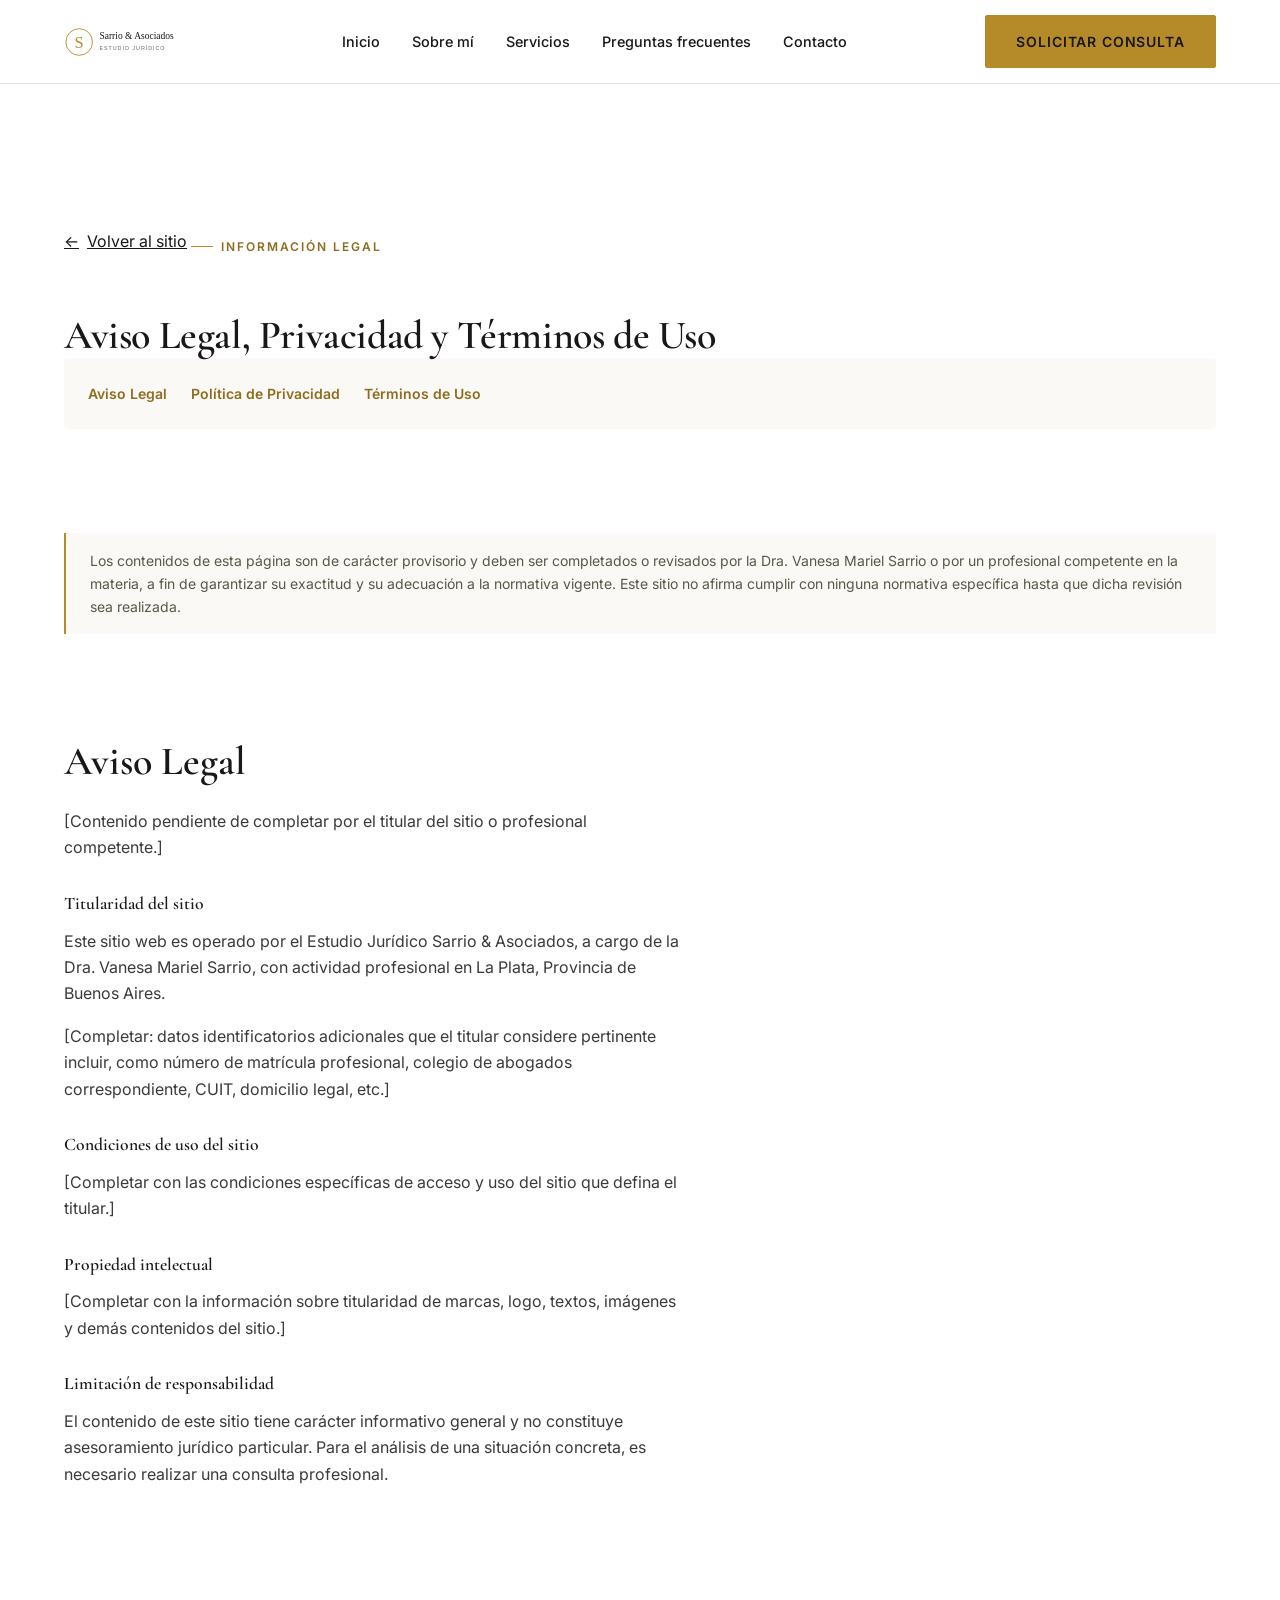
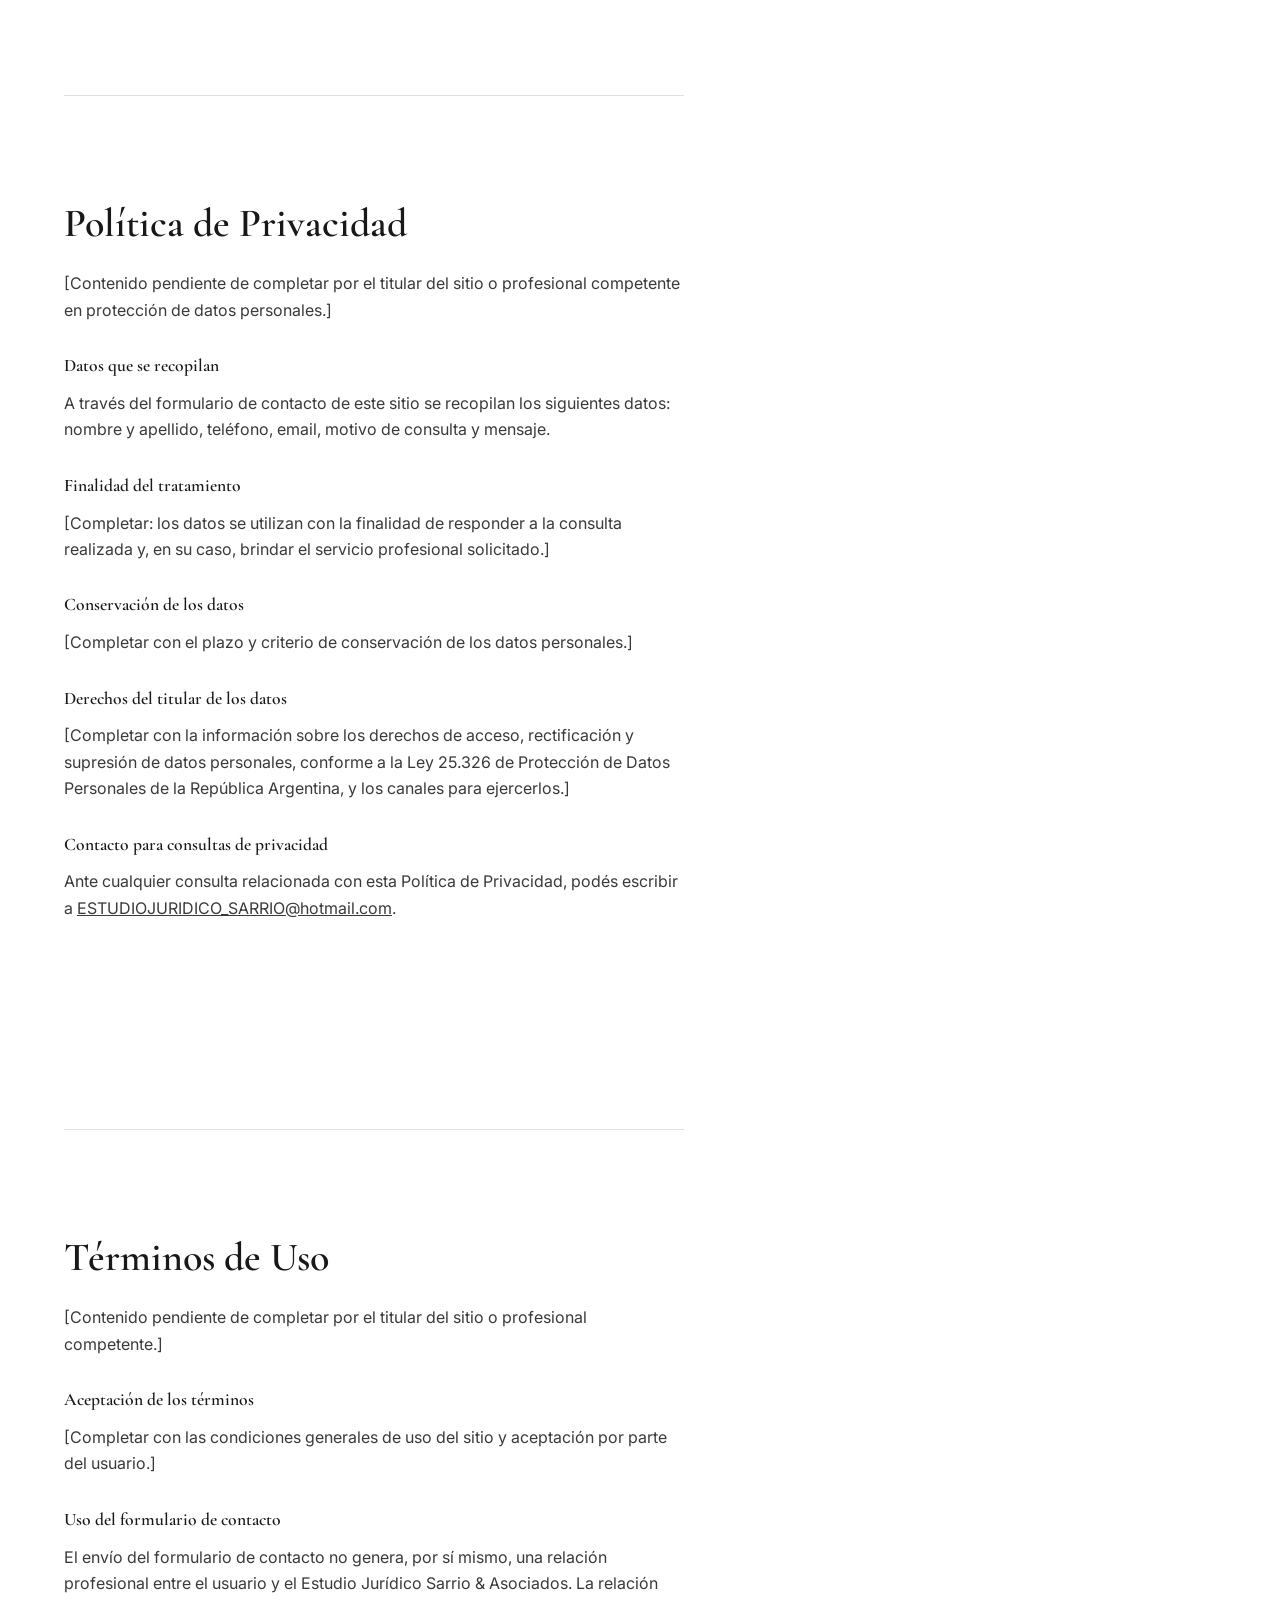
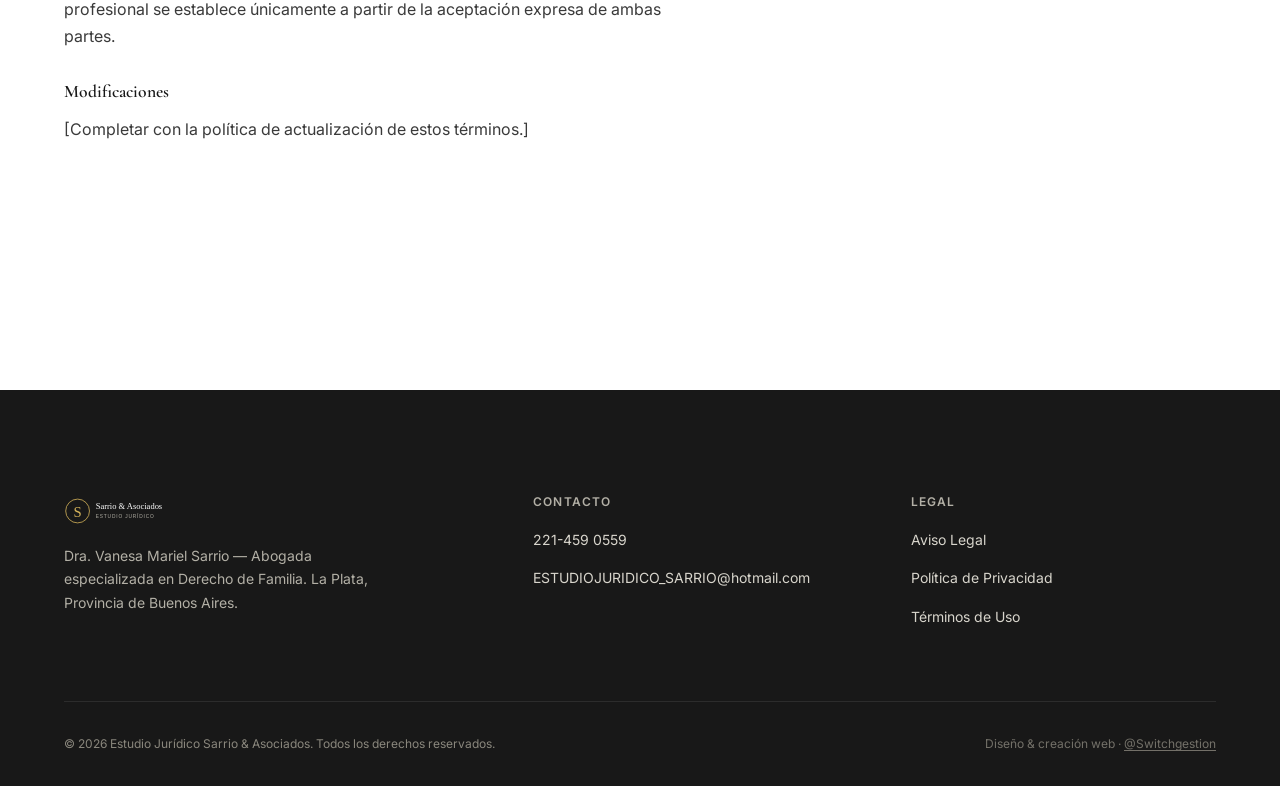
==== legal.html @ 1fa228de "nuevo" ====
<!DOCTYPE html>
<html lang="es">
<head>
<meta charset="UTF-8">
<meta name="viewport" content="width=device-width, initial-scale=1">
<title>Información Legal | Estudio Jurídico Sarrio & Asociados</title>
<meta name="description" content="Aviso Legal, Política de Privacidad y Términos de Uso del sitio web del Estudio Jurídico Sarrio & Asociados.">
<meta name="robots" content="noindex">
<link rel="canonical" href="legal.html">
<link rel="icon" href="data:image/svg+xml,<svg xmlns='http://www.w3.org/2000/svg' viewBox='0 0 64 64'><rect width='64' height='64' rx='8' fill='%23181818'/><circle cx='32' cy='32' r='22' fill='none' stroke='%23B58A28' stroke-width='1.5'/><text x='32' y='41' font-family='Georgia, Times New Roman, serif' font-size='28' fill='%23D6B45A' text-anchor='middle'>S</text></svg>" type="image/svg+xml">
<link rel="preconnect" href="https://fonts.googleapis.com">
<link rel="preconnect" href="https://fonts.gstatic.com" crossorigin>
<link href="https://fonts.googleapis.com/css2?family=Cormorant+Garamond:wght@500;600;700&family=Inter:wght@400;500;600;700&display=swap" rel="stylesheet">
<style>
/* ============================================================
   ESTUDIO JURÍDICO SARRIO & ASOCIADOS — Sistema de diseño
   ============================================================ */

/* ---------- Tokens ---------- */
:root{
  /* Color — paleta de marca (no modificar) */
  --white:      #FFFFFF;
  --warm-white: #FAF9F6;
  --gold:       #B58A28;
  --gold-dark:  #8f6c1f;
  --gold-light: #D6B45A;
  --charcoal:   #181818;
  --gray-light: #F1F0ED;
  --gray-mid:   #6B6862;
  --border:     #E4E1D8;

  /* Tipografía */
  --font-display: "Cormorant Garamond", "Times New Roman", serif;
  --font-body: "Inter", -apple-system, BlinkMacSystemFont, sans-serif;

  --fs-h1: clamp(2.25rem, 1.7rem + 2.4vw, 3.75rem);
  --fs-h2: clamp(1.7rem, 1.4rem + 1.4vw, 2.5rem);
  --fs-h3: clamp(1.25rem, 1.1rem + 0.7vw, 1.6rem);
  --fs-lead: clamp(1.05rem, 1rem + 0.3vw, 1.25rem);
  --fs-body: 1rem;
  --fs-small: 0.875rem;
  --fs-xs: 0.75rem;

  /* Espaciado */
  --sp-1: 0.25rem;
  --sp-2: 0.5rem;
  --sp-3: 0.75rem;
  --sp-4: 1rem;
  --sp-5: 1.5rem;
  --sp-6: 2rem;
  --sp-7: 3rem;
  --sp-8: 4.5rem;
  --sp-9: 6.5rem;
  --sp-10: 9rem;

  /* Layout */
  --max-width: 1200px;
  --max-reading: 62ch;
  --radius-sm: 2px;
  --radius-md: 4px;
  --shadow-sm: 0 1px 3px rgba(24,24,24,0.06);
  --shadow-md: 0 12px 32px rgba(24,24,24,0.08);
  --ease: cubic-bezier(.4,0,.2,1);
  --dur: 240ms;

  --header-h: 76px;
}

/* ---------- Reset ---------- */
*, *::before, *::after{ box-sizing:border-box; }
html{ scroll-behavior:smooth; scroll-padding-top: calc(var(--header-h) + 12px); }
body{
  margin:0;
  font-family: var(--font-body);
  font-size: var(--fs-body);
  line-height:1.65;
  color: var(--charcoal);
  background: var(--white);
  -webkit-font-smoothing: antialiased;
}
img{ max-width:100%; display:block; }
a{ color:inherit; }
button{ font:inherit; }
ul{ margin:0; padding:0; list-style:none; }
h1,h2,h3,p,figure{ margin:0; }

@media (prefers-reduced-motion: reduce){
  *, *::before, *::after{ animation-duration:0.01ms !important; animation-iteration-count:1 !important; transition-duration:0.01ms !important; scroll-behavior:auto !important; }
}

/* ---------- Utilidades ---------- */
.container{ max-width: var(--max-width); margin-inline:auto; padding-inline: var(--sp-5); }
.reading{ max-width: var(--max-reading); }
.visually-hidden{ position:absolute; width:1px; height:1px; padding:0; margin:-1px; overflow:hidden; clip:rect(0,0,0,0); white-space:nowrap; border:0; }

.skip-link{
  position:absolute; left:var(--sp-4); top:-60px;
  background:var(--charcoal); color:var(--white);
  padding: var(--sp-3) var(--sp-5); border-radius: var(--radius-sm);
  z-index:200; transition: top var(--dur) var(--ease);
}
.skip-link:focus{ top: var(--sp-4); }

:focus-visible{ outline:2px solid var(--gold); outline-offset:3px; }

/* ---------- Tipografía ---------- */
.eyebrow{
  font-family: var(--font-body);
  font-size: var(--fs-xs);
  letter-spacing: 0.16em;
  text-transform: uppercase;
  color: var(--gold-dark);
  font-weight:600;
  display:inline-flex;
  align-items:center;
  gap: var(--sp-2);
}
.eyebrow::before{ content:""; width:22px; height:1px; background:var(--gold); display:inline-block; }

h1, .h1{ font-family: var(--font-display); font-weight:600; font-size: var(--fs-h1); line-height:1.08; letter-spacing:-0.01em; }
h2, .h2{ font-family: var(--font-display); font-weight:600; font-size: var(--fs-h2); line-height:1.15; }
h3, .h3{ font-family: var(--font-display); font-weight:600; font-size: var(--fs-h3); line-height:1.3; }
.lead{ font-size: var(--fs-lead); color:#3a3a3a; }
.section-intro{ max-width: 46ch; }
small, .small{ font-size: var(--fs-small); }

.section-head{ margin-bottom: var(--sp-8); }
.section-head h2{ margin-top: var(--sp-3); }
.section-head p{ margin-top: var(--sp-4); }

/* ---------- Layout de secciones ---------- */
section{ padding-block: var(--sp-9); }
.section-tight{ padding-block: var(--sp-8); }
.bg-warm{ background: var(--warm-white); }
.bg-graylight{ background: var(--gray-light); }
.bg-dark{ background: var(--charcoal); color: var(--white); }
.bg-dark .eyebrow{ color: var(--gold-light); }
.bg-dark .eyebrow::before{ background: var(--gold-light); }

.divider{ height:1px; background: linear-gradient(90deg, var(--gold) 0, var(--border) 60px); border:0; margin: var(--sp-8) 0; }

/* ---------- Signature: monograma "S" ---------- */
.sig-swash{
  position:absolute;
  font-family: var(--font-display);
  color: var(--gold-light);
  opacity:0.16;
  font-size: 14rem;
  line-height:1;
  pointer-events:none;
  user-select:none;
  z-index:0;
}
.sig-mark{
  display:inline-block; width:34px; height:34px;
  border:1px solid var(--gold);
  border-radius:50%;
  position:relative;
}
.sig-mark::after{
  content:"S";
  font-family: var(--font-display);
  color: var(--gold);
  font-size:1.1rem;
  position:absolute; inset:0;
  display:flex; align-items:center; justify-content:center;
}

/* ---------- Botones ---------- */
.btn{
  display:inline-flex; align-items:center; justify-content:center; gap: var(--sp-2);
  padding: 0.9rem 1.9rem;
  font-size: var(--fs-small);
  font-weight:600;
  letter-spacing:0.06em;
  text-transform:uppercase;
  text-decoration:none;
  border-radius: var(--radius-sm);
  border:1px solid transparent;
  cursor:pointer;
  transition: background var(--dur) var(--ease), color var(--dur) var(--ease), border-color var(--dur) var(--ease), transform var(--dur) var(--ease);
  min-height:48px;
  white-space:nowrap;
}
.btn:active{ transform: translateY(1px); }
.btn-primary{ background: var(--gold); color: var(--charcoal); border-color: var(--gold); }
.btn-primary:hover{ background: var(--gold-dark); border-color: var(--gold-dark); color:var(--white); }
.btn-outline{ background:transparent; color: var(--charcoal); border-color: var(--charcoal); }
.btn-outline:hover{ background: var(--charcoal); color: var(--white); }
.bg-dark .btn-outline{ color:var(--white); border-color: var(--white); }
.bg-dark .btn-outline:hover{ background: var(--white); color: var(--charcoal); }
.btn-ghost{ background:transparent; color: var(--gold-dark); border-color: transparent; padding-inline:0; text-transform:none; letter-spacing:normal; font-size:var(--fs-body); font-weight:600; }
.btn-ghost::after{ content:"→"; transition: transform var(--dur) var(--ease); }
.btn-ghost:hover::after{ transform: translateX(4px); }
.btn-wa{ background:#181818; color:var(--white); border-color:#181818; }
.btn-wa:hover{ background: var(--gold); color:var(--charcoal); border-color:var(--gold); }
.btn:disabled{ opacity:0.55; cursor:not-allowed; }

/* ---------- Header ---------- */
.site-header{
  position:sticky; top:0; z-index:100;
  background: rgba(255,255,255,0.92);
  backdrop-filter: blur(8px);
  border-bottom:1px solid var(--border);
  height: var(--header-h);
  display:flex; align-items:center;
  transition: box-shadow var(--dur) var(--ease);
}
.site-header.is-scrolled{ box-shadow: var(--shadow-sm); }
.site-header .container{ display:flex; align-items:center; justify-content:space-between; gap: var(--sp-5); width:100%; }

.brand{ display:flex; align-items:center; gap: var(--sp-3); text-decoration:none; color:var(--charcoal); }
.brand-logo{ height:38px; width:auto; }
.brand-text{ display:flex; flex-direction:column; line-height:1.15; }
.brand-text strong{ font-family: var(--font-display); font-size:1.15rem; font-weight:600; }
.brand-text span{ font-size:0.65rem; letter-spacing:0.1em; text-transform:uppercase; color:var(--gray-mid); }

.nav-desktop{ display:none; }
.nav-desktop ul{ display:flex; gap: var(--sp-6); }
.nav-desktop a{
  text-decoration:none; font-size:0.9rem; font-weight:500; color:var(--charcoal);
  position:relative; padding-block:4px;
}
.nav-desktop a::after{
  content:""; position:absolute; left:0; right:0; bottom:-2px; height:1px; background:var(--gold);
  transform:scaleX(0); transform-origin:left; transition: transform var(--dur) var(--ease);
}
.nav-desktop a:hover::after, .nav-desktop a[aria-current="page"]::after{ transform:scaleX(1); }

.header-actions{ display:flex; align-items:center; gap: var(--sp-4); }
.header-actions .btn{ display:none; }

.menu-toggle{
  display:inline-flex; flex-direction:column; justify-content:center; gap:5px;
  width:44px; height:44px; align-items:center; justify-content:center;
  background:none; border:1px solid var(--border); border-radius:var(--radius-sm); cursor:pointer;
}
.menu-toggle span{ display:block; width:20px; height:1.5px; background:var(--charcoal); transition: transform var(--dur) var(--ease), opacity var(--dur) var(--ease); }
.menu-toggle[aria-expanded="true"] span:nth-child(1){ transform: translateY(6.5px) rotate(45deg); }
.menu-toggle[aria-expanded="true"] span:nth-child(2){ opacity:0; }
.menu-toggle[aria-expanded="true"] span:nth-child(3){ transform: translateY(-6.5px) rotate(-45deg); }

.nav-mobile{
  position:fixed; inset:var(--header-h) 0 0 0; background:var(--white);
  transform: translateX(100%); transition: transform var(--dur) var(--ease);
  z-index:99; overflow-y:auto; padding: var(--sp-7) var(--sp-5);
}
.nav-mobile.is-open{ transform: translateX(0); }
.nav-mobile ul{ display:flex; flex-direction:column; gap: var(--sp-1); }
.nav-mobile a{
  display:block; padding: var(--sp-4) var(--sp-2); text-decoration:none; color:var(--charcoal);
  font-family: var(--font-display); font-size:1.4rem; border-bottom:1px solid var(--border);
}
.nav-mobile .btn{ margin-top: var(--sp-6); width:100%; }
.nav-mobile-contact{ margin-top: var(--sp-8); display:flex; flex-direction:column; gap:var(--sp-3); font-size:var(--fs-small); color:var(--gray-mid); }
.nav-mobile-contact a{ color:var(--charcoal); text-decoration:none; }

/* ---------- Hero ---------- */
.hero{ position:relative; overflow:hidden; padding-block: var(--sp-8) var(--sp-9); }
.hero .container{
  display:grid; gap: var(--sp-8);
  position:relative; z-index:1;
}
.hero-copy{ max-width:52ch; }
.hero h1{ margin-top: var(--sp-4); }
.hero .lead{ margin-top: var(--sp-5); max-width:44ch; }
.hero-ctas{ display:flex; flex-wrap:wrap; gap: var(--sp-4); margin-top: var(--sp-7); }
.hero-location{
  margin-top: var(--sp-6); display:flex; align-items:center; gap: var(--sp-2);
  font-size: var(--fs-small); color: var(--gray-mid);
}
.hero-visual{
  position:relative; aspect-ratio: 4/5; border-radius: var(--radius-md); overflow:hidden;
  background: linear-gradient(160deg, var(--gray-light) 0%, var(--warm-white) 60%, #fff 100%);
  display:flex; align-items:center; justify-content:center;
  border:1px solid var(--border);
}
.hero-visual .placeholder-mark{
  font-family:var(--font-display); font-size:7rem; color:var(--gold); opacity:0.35;
}
.hero-visual::after{
  content:""; position:absolute; inset:12px; border:1px solid var(--gold-light); opacity:0.5; pointer-events:none;
}
.hero-visual figcaption{
  position:absolute; left:0; right:0; bottom:0; padding: var(--sp-4);
  font-size: var(--fs-xs); color: var(--gray-mid); background:rgba(255,255,255,0.85);
}

/* ---------- Presentación (sobre mí) ---------- */
.about-grid{ display:grid; gap: var(--sp-8); align-items:center; }
.about-photo{
  aspect-ratio: 3/4; border-radius: var(--radius-md); border:1px solid var(--border);
  background: linear-gradient(150deg, var(--warm-white), var(--gray-light));
  display:flex; align-items:center; justify-content:center; position:relative;
}
.about-photo .placeholder-mark{ font-family:var(--font-display); font-size:5rem; color:var(--gold); opacity:0.3; }
.about-body p + p{ margin-top: var(--sp-4); }
.about-body .h3{ margin-top:var(--sp-2); color:var(--gold-dark); font-style:italic; font-weight:500; }
.about-body .btn{ margin-top: var(--sp-6); }

/* ---------- Grid genérico de cards ---------- */
.grid{ display:grid; gap: var(--sp-6); }
.grid-3{ grid-template-columns: repeat(1, 1fr); }
.grid-2{ grid-template-columns: repeat(1, 1fr); }

/* Servicios */
.service-card{
  background: var(--white); border:1px solid var(--border); border-radius: var(--radius-md);
  padding: var(--sp-6); display:flex; flex-direction:column; gap: var(--sp-4);
  transition: box-shadow var(--dur) var(--ease), transform var(--dur) var(--ease), border-color var(--dur) var(--ease);
}
.service-card:hover{ box-shadow: var(--shadow-md); transform: translateY(-3px); border-color: var(--gold-light); }
.service-icon{ width:44px; height:44px; color: var(--gold); }
.service-card h3{ font-size:1.3rem; }
.service-card p{ color:#4a4a4a; font-size:var(--fs-small); flex:1; }

/* Situaciones */
.situation-card{
  background: var(--warm-white); border-left:2px solid var(--gold);
  border-radius: var(--radius-sm); padding: var(--sp-6); display:flex; flex-direction:column; gap:var(--sp-3);
}
.situation-card h3{ font-size:1.2rem; }
.situation-card p{ color:#4a4a4a; font-size:var(--fs-small); flex:1; }

/* Pilares */
.pillars{ display:grid; gap: var(--sp-7); }
.pillar-num{ font-family:var(--font-display); font-size:3rem; color:var(--gold-light); line-height:1; }
.pillar h3{ margin-top:var(--sp-2); }
.pillar p{ margin-top:var(--sp-3); color:#4a4a4a; }

/* Acompañamiento */
.accompany-grid{ display:grid; gap:var(--sp-8); align-items:center; }
.accompany-visual{
  aspect-ratio: 5/4; border-radius: var(--radius-md); border:1px solid var(--border);
  background: linear-gradient(140deg, var(--gray-light), #fff 70%);
}

/* Proceso */
.process{ display:grid; gap: var(--sp-7); position:relative; }
.process::before{ content:""; position:absolute; left:20px; top:8px; bottom:8px; width:1px; background:var(--border); }
.process-step{ position:relative; padding-left: var(--sp-8); }
.process-step .step-num{
  position:absolute; left:0; top:0; width:42px; height:42px; border-radius:50%;
  border:1px solid var(--gold); display:flex; align-items:center; justify-content:center;
  font-family:var(--font-display); color:var(--gold-dark); background:var(--white); font-size:1.05rem;
}
.process-step h3{ font-size:1.1rem; }
.process-step p{ margin-top:var(--sp-2); color:#4a4a4a; font-size:var(--fs-small); }

/* Compromiso */
.commitment-list{ display:grid; gap: var(--sp-4); margin-top: var(--sp-6); }
.commitment-list li{ display:flex; align-items:flex-start; gap: var(--sp-3); font-family:var(--font-display); font-size:1.4rem; }
.commitment-list svg{ flex-shrink:0; width:22px; height:22px; margin-top:6px; color:var(--gold); }

/* FAQ */
.accordion{ border-top:1px solid var(--border); }
.accordion-item{ border-bottom:1px solid var(--border); }
.accordion-trigger{
  width:100%; display:flex; align-items:center; justify-content:space-between; gap:var(--sp-4);
  background:none; border:0; text-align:left; padding: var(--sp-5) 0; cursor:pointer;
  font-family: var(--font-display); font-size:1.15rem; color:var(--charcoal);
}
.accordion-trigger .icon{ flex-shrink:0; width:22px; height:22px; color:var(--gold); transition: transform var(--dur) var(--ease); }
.accordion-trigger[aria-expanded="true"] .icon{ transform: rotate(45deg); }
.accordion-panel{ max-height:0; overflow:hidden; transition: max-height var(--dur) var(--ease); }
.accordion-panel p{ padding-bottom: var(--sp-5); color:#4a4a4a; max-width:65ch; }

/* CTA final */
.cta-final{ text-align:center; }
.cta-final h2{ max-width:22ch; margin-inline:auto; }
.cta-final p{ margin-top:var(--sp-4); color:#c9c6bd; }
.cta-final .hero-ctas{ justify-content:center; margin-top:var(--sp-7); }

/* Contacto */
.contact-grid{ display:grid; gap: var(--sp-8); }
.contact-info dl{ margin-top: var(--sp-6); display:grid; gap: var(--sp-4); }
.contact-info dt{ font-size:var(--fs-xs); text-transform:uppercase; letter-spacing:0.08em; color:var(--gray-mid); }
.contact-info dd{ margin:0; font-size:1.05rem; }
.contact-info dd a{ text-decoration:none; }
.contact-info dd a:hover{ color:var(--gold-dark); }
.contact-note{ margin-top: var(--sp-6); padding: var(--sp-5); background:var(--warm-white); border-radius:var(--radius-md); font-size:var(--fs-small); color:#4a4a4a; }

/* Formulario */
.form{ display:flex; flex-direction:column; gap: var(--sp-5); }
.form-row{ display:grid; gap: var(--sp-5); grid-template-columns:1fr; }
.field{ display:flex; flex-direction:column; gap: var(--sp-2); }
.field label{ font-size:var(--fs-small); font-weight:600; }
.field .required{ color:var(--gold-dark); }
.field input, .field select, .field textarea{
  font: inherit; padding: 0.85rem 1rem; border:1px solid var(--border); border-radius:var(--radius-sm);
  background:var(--white); color:var(--charcoal); transition: border-color var(--dur) var(--ease), box-shadow var(--dur) var(--ease);
}
.field input:focus, .field select:focus, .field textarea:focus{
  border-color: var(--gold); box-shadow: 0 0 0 3px rgba(181,138,40,0.15); outline:none;
}
.field textarea{ resize:vertical; min-height:120px; }
.field-error{ font-size:var(--fs-xs); color:#b13c3c; display:none; }
.field.has-error input, .field.has-error textarea{ border-color:#b13c3c; }
.field.has-error .field-error{ display:block; }
.field-checkbox{ flex-direction:row; align-items:flex-start; gap: var(--sp-3); }
.field-checkbox input{ width:18px; height:18px; margin-top:3px; accent-color: var(--gold); flex-shrink:0; }
.field-checkbox label{ font-weight:400; font-size:var(--fs-small); }
.field-checkbox a{ color:var(--gold-dark); text-decoration:underline; }
.form-actions{ display:flex; flex-wrap:wrap; align-items:center; gap: var(--sp-5); margin-top: var(--sp-2); }
.form-status{ font-size:var(--fs-small); }
.form-status[data-state="success"]{ color:#2f6d3a; }
.form-status[data-state="error"]{ color:#b13c3c; }
.btn[data-loading="true"]{ position:relative; color:transparent; }
.btn[data-loading="true"]::after{
  content:""; position:absolute; width:16px; height:16px; border-radius:50%;
  border:2px solid rgba(24,24,24,0.3); border-top-color: var(--charcoal);
  animation: spin 0.7s linear infinite;
}
@keyframes spin{ to{ transform: rotate(360deg); } }

/* ---------- Footer ---------- */
.site-footer{ background: var(--charcoal); color: #d8d5cc; padding-block: var(--sp-9) var(--sp-6); }
.footer-grid{ display:grid; gap: var(--sp-8); }
.footer-brand{ display:flex; align-items:center; gap: var(--sp-3); }
.footer-brand strong{ font-family:var(--font-display); font-size:1.2rem; color:var(--white); }
.footer-desc{ margin-top: var(--sp-4); max-width:34ch; font-size:var(--fs-small); color:#b3b0a6; }
.footer-col h3{ font-family:var(--font-body); font-size:var(--fs-xs); text-transform:uppercase; letter-spacing:0.1em; color:#b3b0a6; font-weight:600; }
.footer-col ul{ margin-top: var(--sp-4); display:flex; flex-direction:column; gap: var(--sp-3); }
.footer-col a{ text-decoration:none; color:#d8d5cc; font-size:var(--fs-small); }
.footer-col a:hover{ color: var(--gold-light); }
.footer-social{ display:flex; gap: var(--sp-4); margin-top:var(--sp-4); }
.footer-social a{ width:36px; height:36px; border:1px solid #3a3a3a; border-radius:50%; display:flex; align-items:center; justify-content:center; }
.footer-social svg{ width:16px; height:16px; }
.footer-bottom{
  margin-top: var(--sp-8); padding-top: var(--sp-6); border-top:1px solid #2c2c2c;
  display:flex; flex-direction:column; gap: var(--sp-3);
  font-size: var(--fs-xs); color:#8a877d;
}
.footer-legal-links{ display:flex; flex-wrap:wrap; gap: var(--sp-1) var(--sp-3); }
.footer-legal-links a{ text-decoration:none; color:#8a877d; }
.footer-legal-links a:hover{ color:var(--gold-light); }
.credit{ opacity:0.8; }
.credit a{ color:#8a877d; text-decoration:underline; text-underline-offset:2px; }
.credit a:hover{ color:var(--gold-light); }

/* WhatsApp flotante (mobile) */
.wa-float{
  position:fixed; right:var(--sp-4); bottom:var(--sp-4); z-index:90;
  width:52px; height:52px; border-radius:50%; background:var(--charcoal); color:var(--white);
  display:flex; align-items:center; justify-content:center; box-shadow: var(--shadow-md);
  text-decoration:none;
}
.wa-float svg{ width:24px; height:24px; }

/* ---------- Página legal ---------- */
.legal-page main{ padding-block: var(--sp-8) var(--sp-10); }
.legal-toc{
  display:flex; flex-wrap:wrap; gap: var(--sp-2) var(--sp-5);
  padding: var(--sp-5); background:var(--warm-white); border-radius:var(--radius-md);
  margin-bottom: var(--sp-9); font-size:var(--fs-small);
}
.legal-toc a{ text-decoration:none; color:var(--gold-dark); font-weight:600; }
.legal-section{ max-width: var(--max-reading); scroll-margin-top: calc(var(--header-h) + 24px); }
.legal-section + .legal-section{ margin-top: var(--sp-9); padding-top: var(--sp-9); border-top:1px solid var(--border); }
.legal-section h2{ margin-bottom: var(--sp-5); }
.legal-section h3{ margin-top: var(--sp-6); margin-bottom: var(--sp-3); font-size:1.1rem; }
.legal-section p{ color:#3a3a3a; }
.legal-section p + p{ margin-top: var(--sp-4); }
.legal-note{
  margin-top: var(--sp-4); padding: var(--sp-4) var(--sp-5); border-left:2px solid var(--gold);
  background: var(--warm-white); font-size: var(--fs-small); color:#5a5648;
}
.back-to-site{ display:inline-flex; align-items:center; gap:var(--sp-2); margin-bottom:var(--sp-7); }
.back-to-site::before{ content:"←"; }

/* ---------- 404 ---------- */
.error-page{ min-height:80vh; display:flex; align-items:center; justify-content:center; text-align:center; padding: var(--sp-8) var(--sp-5); }
.error-page .eyebrow{ justify-content:center; }
.error-page .eyebrow::before{ display:none; }
.error-page h1{ margin-top: var(--sp-4); }
.error-page p{ margin-top: var(--sp-4); color:#4a4a4a; max-width:44ch; margin-inline:auto; }
.error-page .btn{ margin-top: var(--sp-7); }

/* ============================================================
   TABLET — 768px+
   ============================================================ */
@media (min-width: 768px){
  :root{ --header-h: 84px; }
  .grid-2{ grid-template-columns: repeat(2,1fr); }
  .grid-3{ grid-template-columns: repeat(2,1fr); }
  .pillars{ grid-template-columns: repeat(3,1fr); }
  .form-row-2{ grid-template-columns: repeat(2,1fr); }
  .footer-grid{ grid-template-columns: 1.3fr 1fr 1fr; }
  .about-grid{ grid-template-columns: 0.85fr 1fr; }
  .accompany-grid{ grid-template-columns: 1fr 0.85fr; }
  .contact-grid{ grid-template-columns: 0.9fr 1.1fr; }
}

/* ============================================================
   DESKTOP — 1024px+
   ============================================================ */
@media (min-width: 1024px){
  .nav-desktop{ display:block; }
  .menu-toggle, .nav-mobile{ display:none; }
  .header-actions .btn{ display:inline-flex; }

  .hero .container{ grid-template-columns: 1fr 0.9fr; align-items:center; }
  .grid-3{ grid-template-columns: repeat(3,1fr); }
  .process{ display:grid; grid-template-columns: repeat(4,1fr); gap: var(--sp-6); }
  .process::before{ left:8px; right:8px; top:20px; bottom:auto; height:1px; width:auto; }
  .process-step{ padding-left:0; padding-top: var(--sp-8); }
  .process-step .step-num{ position:absolute; left:0; top:0; }
  .footer-bottom{ flex-direction:row; align-items:center; justify-content:space-between; }
}

@media (min-width: 1440px){
  :root{ --sp-9: 8rem; --sp-10: 11rem; }
}

</style>
</head>
<body class="legal-page">
<a class="skip-link" href="#main">Saltar al contenido</a>

<header class="site-header">
  <div class="container">
    <a class="brand" href="index.html">
      <svg class="brand-logo" viewBox="0 0 220 60" role="img" aria-label="Estudio Jurídico Sarrio & Asociados">
  <circle cx="24" cy="30" r="21" fill="none" stroke="#B58A28" stroke-width="1.4"/>
  <text x="24" y="40" font-family="Georgia, 'Times New Roman', serif" font-size="26" fill="#B58A28" text-anchor="middle">S</text>
  <text x="56" y="26" font-family="Georgia, 'Times New Roman', serif" font-size="15" fill="#181818">Sarrio &amp; Asociados</text>
  <text x="56" y="42" font-family="Arial, sans-serif" font-size="8.5" letter-spacing="1.5" fill="#6B6862">ESTUDIO JURÍDICO</text>
</svg>
    </a>
    <nav class="nav-desktop" aria-label="Navegación principal">
      <ul>
        <li><a href="index.html">Inicio</a></li>
        <li><a href="index.html#sobre-mi">Sobre mí</a></li>
        <li><a href="index.html#servicios">Servicios</a></li>
        <li><a href="index.html#faq">Preguntas frecuentes</a></li>
        <li><a href="index.html#contacto">Contacto</a></li>
      </ul>
    </nav>
    <div class="header-actions">
      <a class="btn btn-primary" href="index.html#contacto">Solicitar consulta</a>
      <button class="menu-toggle" aria-expanded="false" aria-controls="nav-mobile" aria-label="Abrir menú">
        <span></span><span></span><span></span>
      </button>
    </div>
  </div>
  <nav class="nav-mobile" id="nav-mobile" aria-label="Navegación mobile">
    <ul>
      <li><a href="index.html">Inicio</a></li>
      <li><a href="index.html#sobre-mi">Sobre mí</a></li>
      <li><a href="index.html#servicios">Servicios</a></li>
      <li><a href="index.html#faq">Preguntas frecuentes</a></li>
      <li><a href="index.html#contacto">Contacto</a></li>
    </ul>
    <a class="btn btn-primary" href="index.html#contacto">Solicitar consulta</a>
  </nav>
</header>

<main id="main">
  <div class="container" style="padding-top: var(--sp-8);">
    <a class="back-to-site" href="index.html">Volver al sitio</a>
    <span class="eyebrow">Información legal</span>
    <h1 class="h1" style="margin-top:0.75rem; font-size:var(--fs-h2);">Aviso Legal, Privacidad y Términos de Uso</h1>

    <nav class="legal-toc" aria-label="Índice de la página legal">
      <a href="#aviso">Aviso Legal</a>
      <a href="#privacidad">Política de Privacidad</a>
      <a href="#terminos">Términos de Uso</a>
    </nav>

    <div class="legal-note">
      Los contenidos de esta página son de carácter provisorio y deben ser completados o revisados por la Dra. Vanesa Mariel Sarrio o por un profesional competente en la materia, a fin de garantizar su exactitud y su adecuación a la normativa vigente. Este sitio no afirma cumplir con ninguna normativa específica hasta que dicha revisión sea realizada.
    </div>

    <section class="legal-section" id="aviso">
      <h2>Aviso Legal</h2>
      <p>[Contenido pendiente de completar por el titular del sitio o profesional competente.]</p>

      <h3>Titularidad del sitio</h3>
      <p>Este sitio web es operado por el Estudio Jurídico Sarrio & Asociados, a cargo de la Dra. Vanesa Mariel Sarrio, con actividad profesional en La Plata, Provincia de Buenos Aires.</p>
      <p>[Completar: datos identificatorios adicionales que el titular considere pertinente incluir, como número de matrícula profesional, colegio de abogados correspondiente, CUIT, domicilio legal, etc.]</p>

      <h3>Condiciones de uso del sitio</h3>
      <p>[Completar con las condiciones específicas de acceso y uso del sitio que defina el titular.]</p>

      <h3>Propiedad intelectual</h3>
      <p>[Completar con la información sobre titularidad de marcas, logo, textos, imágenes y demás contenidos del sitio.]</p>

      <h3>Limitación de responsabilidad</h3>
      <p>El contenido de este sitio tiene carácter informativo general y no constituye asesoramiento jurídico particular. Para el análisis de una situación concreta, es necesario realizar una consulta profesional.</p>
    </section>

    <section class="legal-section" id="privacidad">
      <h2>Política de Privacidad</h2>
      <p>[Contenido pendiente de completar por el titular del sitio o profesional competente en protección de datos personales.]</p>

      <h3>Datos que se recopilan</h3>
      <p>A través del formulario de contacto de este sitio se recopilan los siguientes datos: nombre y apellido, teléfono, email, motivo de consulta y mensaje.</p>

      <h3>Finalidad del tratamiento</h3>
      <p>[Completar: los datos se utilizan con la finalidad de responder a la consulta realizada y, en su caso, brindar el servicio profesional solicitado.]</p>

      <h3>Conservación de los datos</h3>
      <p>[Completar con el plazo y criterio de conservación de los datos personales.]</p>

      <h3>Derechos del titular de los datos</h3>
      <p>[Completar con la información sobre los derechos de acceso, rectificación y supresión de datos personales, conforme a la Ley 25.326 de Protección de Datos Personales de la República Argentina, y los canales para ejercerlos.]</p>

      <h3>Contacto para consultas de privacidad</h3>
      <p>Ante cualquier consulta relacionada con esta Política de Privacidad, podés escribir a <a href="mailto:ESTUDIOJURIDICO_SARRIO@hotmail.com">ESTUDIOJURIDICO_SARRIO@hotmail.com</a>.</p>
    </section>

    <section class="legal-section" id="terminos">
      <h2>Términos de Uso</h2>
      <p>[Contenido pendiente de completar por el titular del sitio o profesional competente.]</p>

      <h3>Aceptación de los términos</h3>
      <p>[Completar con las condiciones generales de uso del sitio y aceptación por parte del usuario.]</p>

      <h3>Uso del formulario de contacto</h3>
      <p>El envío del formulario de contacto no genera, por sí mismo, una relación profesional entre el usuario y el Estudio Jurídico Sarrio & Asociados. La relación profesional se establece únicamente a partir de la aceptación expresa de ambas partes.</p>

      <h3>Modificaciones</h3>
      <p>[Completar con la política de actualización de estos términos.]</p>
    </section>
  </div>
</main>

<footer class="site-footer">
  <div class="container">
    <div class="footer-grid">
      <div>
        <div class="footer-brand">
          <svg class="brand-logo" viewBox="0 0 220 60" role="img" aria-label="Estudio Jurídico Sarrio & Asociados" style="height:34px;width:auto;">
  <circle cx="24" cy="30" r="21" fill="none" stroke="#D6B45A" stroke-width="1.4"/>
  <text x="24" y="40" font-family="Georgia, 'Times New Roman', serif" font-size="26" fill="#D6B45A" text-anchor="middle">S</text>
  <text x="56" y="26" font-family="Georgia, 'Times New Roman', serif" font-size="15" fill="#FFFFFF">Sarrio &amp; Asociados</text>
  <text x="56" y="42" font-family="Arial, sans-serif" font-size="8.5" letter-spacing="1.5" fill="#b3b0a6">ESTUDIO JURÍDICO</text>
</svg>
        </div>
        <p class="footer-desc">Dra. Vanesa Mariel Sarrio — Abogada especializada en Derecho de Familia. La Plata, Provincia de Buenos Aires.</p>
      </div>
      <div class="footer-col">
        <h3>Contacto</h3>
        <ul>
          <li><a href="tel:+5492214590559">221-459 0559</a></li>
          <li><a href="mailto:ESTUDIOJURIDICO_SARRIO@hotmail.com">ESTUDIOJURIDICO_SARRIO@hotmail.com</a></li>
        </ul>
      </div>
      <div class="footer-col">
        <h3>Legal</h3>
        <ul>
          <li><a href="legal.html#aviso">Aviso Legal</a></li>
          <li><a href="legal.html#privacidad">Política de Privacidad</a></li>
          <li><a href="legal.html#terminos">Términos de Uso</a></li>
        </ul>
      </div>
    </div>
    <div class="footer-bottom">
      <div>
        <div>© 2026 Estudio Jurídico Sarrio & Asociados. Todos los derechos reservados.</div>
      </div>
      <div class="credit">
        Diseño &amp; creación web · <a href="#" target="_blank" rel="noopener">@Switchgestion</a>
      </div>
    </div>
  </div>
</footer>

<script>
// Estudio Jurídico Sarrio & Asociados — interacciones
(function () {
  "use strict";

  /* Header: sombra al hacer scroll */
  var header = document.querySelector(".site-header");
  if (header) {
    var onScroll = function () {
      header.classList.toggle("is-scrolled", window.scrollY > 8);
    };
    onScroll();
    window.addEventListener("scroll", onScroll, { passive: true });
  }

  /* Menú mobile */
  var toggle = document.querySelector(".menu-toggle");
  var nav = document.querySelector(".nav-mobile");
  if (toggle && nav) {
    var closeMenu = function () {
      toggle.setAttribute("aria-expanded", "false");
      nav.classList.remove("is-open");
      document.body.style.overflow = "";
    };
    var openMenu = function () {
      toggle.setAttribute("aria-expanded", "true");
      nav.classList.add("is-open");
      document.body.style.overflow = "hidden";
    };
    toggle.addEventListener("click", function () {
      var isOpen = toggle.getAttribute("aria-expanded") === "true";
      isOpen ? closeMenu() : openMenu();
    });
    nav.querySelectorAll("a").forEach(function (link) {
      link.addEventListener("click", closeMenu);
    });
    document.addEventListener("keydown", function (e) {
      if (e.key === "Escape") closeMenu();
    });
  }

  /* Acordeón FAQ accesible */
  document.querySelectorAll(".accordion-item").forEach(function (item) {
    var trigger = item.querySelector(".accordion-trigger");
    var panel = item.querySelector(".accordion-panel");
    if (!trigger || !panel) return;

    trigger.addEventListener("click", function () {
      var isOpen = trigger.getAttribute("aria-expanded") === "true";

      // cerrar otros paneles abiertos (comportamiento tipo acordeón exclusivo)
      document.querySelectorAll(".accordion-trigger[aria-expanded='true']").forEach(function (t) {
        if (t !== trigger) {
          t.setAttribute("aria-expanded", "false");
          var p = document.getElementById(t.getAttribute("aria-controls"));
          if (p) p.style.maxHeight = null;
        }
      });

      trigger.setAttribute("aria-expanded", String(!isOpen));
      panel.style.maxHeight = isOpen ? null : panel.scrollHeight + "px";
    });
  });

  /* Formulario de contacto */
  var form = document.getElementById("contact-form");
  if (form) {
    var status = document.getElementById("form-status");
    var submitBtn = form.querySelector('button[type="submit"]');

    var showError = function (field, message) {
      var wrap = field.closest(".field");
      wrap.classList.add("has-error");
      var err = wrap.querySelector(".field-error");
      if (err) err.textContent = message;
    };
    var clearError = function (field) {
      var wrap = field.closest(".field");
      wrap.classList.remove("has-error");
    };

    var validate = function () {
      var valid = true;
      form.querySelectorAll("[required]").forEach(function (field) {
        clearError(field);
        if (field.type === "checkbox" && !field.checked) {
          showError(field, "Debés aceptar la Política de Privacidad para continuar.");
          valid = false;
          return;
        }
        if (field.type !== "checkbox" && !field.value.trim()) {
          showError(field, "Este campo es obligatorio.");
          valid = false;
          return;
        }
        if (field.type === "email" && field.value.trim()) {
          var re = /^[^\s@]+@[^\s@]+\.[^\s@]+$/;
          if (!re.test(field.value.trim())) {
            showError(field, "Ingresá un email válido.");
            valid = false;
          }
        }
      });
      return valid;
    };

    form.addEventListener("submit", function (e) {
      e.preventDefault();
      status.textContent = "";
      status.removeAttribute("data-state");

      if (!validate()) {
        status.dataset.state = "error";
        status.textContent = "Revisá los campos marcados antes de continuar.";
        return;
      }

      // NOTA TÉCNICA: este formulario no tiene backend conectado.
      // Integrar con un servicio de envío (ej. Formspree, EmailJS) o backend propio
      // reemplazando este bloque por el fetch/POST correspondiente.
      submitBtn.dataset.loading = "true";
      submitBtn.disabled = true;

      setTimeout(function () {
        submitBtn.dataset.loading = "false";
        submitBtn.disabled = false;
        status.dataset.state = "success";
        status.textContent = "Consulta enviada. Te responderemos a la brevedad.";
        form.reset();
      }, 900);
    });

    form.querySelectorAll("[required]").forEach(function (field) {
      field.addEventListener("blur", function () {
        if (field.type === "checkbox") return;
        if (!field.value.trim()) return;
        clearError(field);
      });
    });
  }
})();

</script>
</body>
</html>
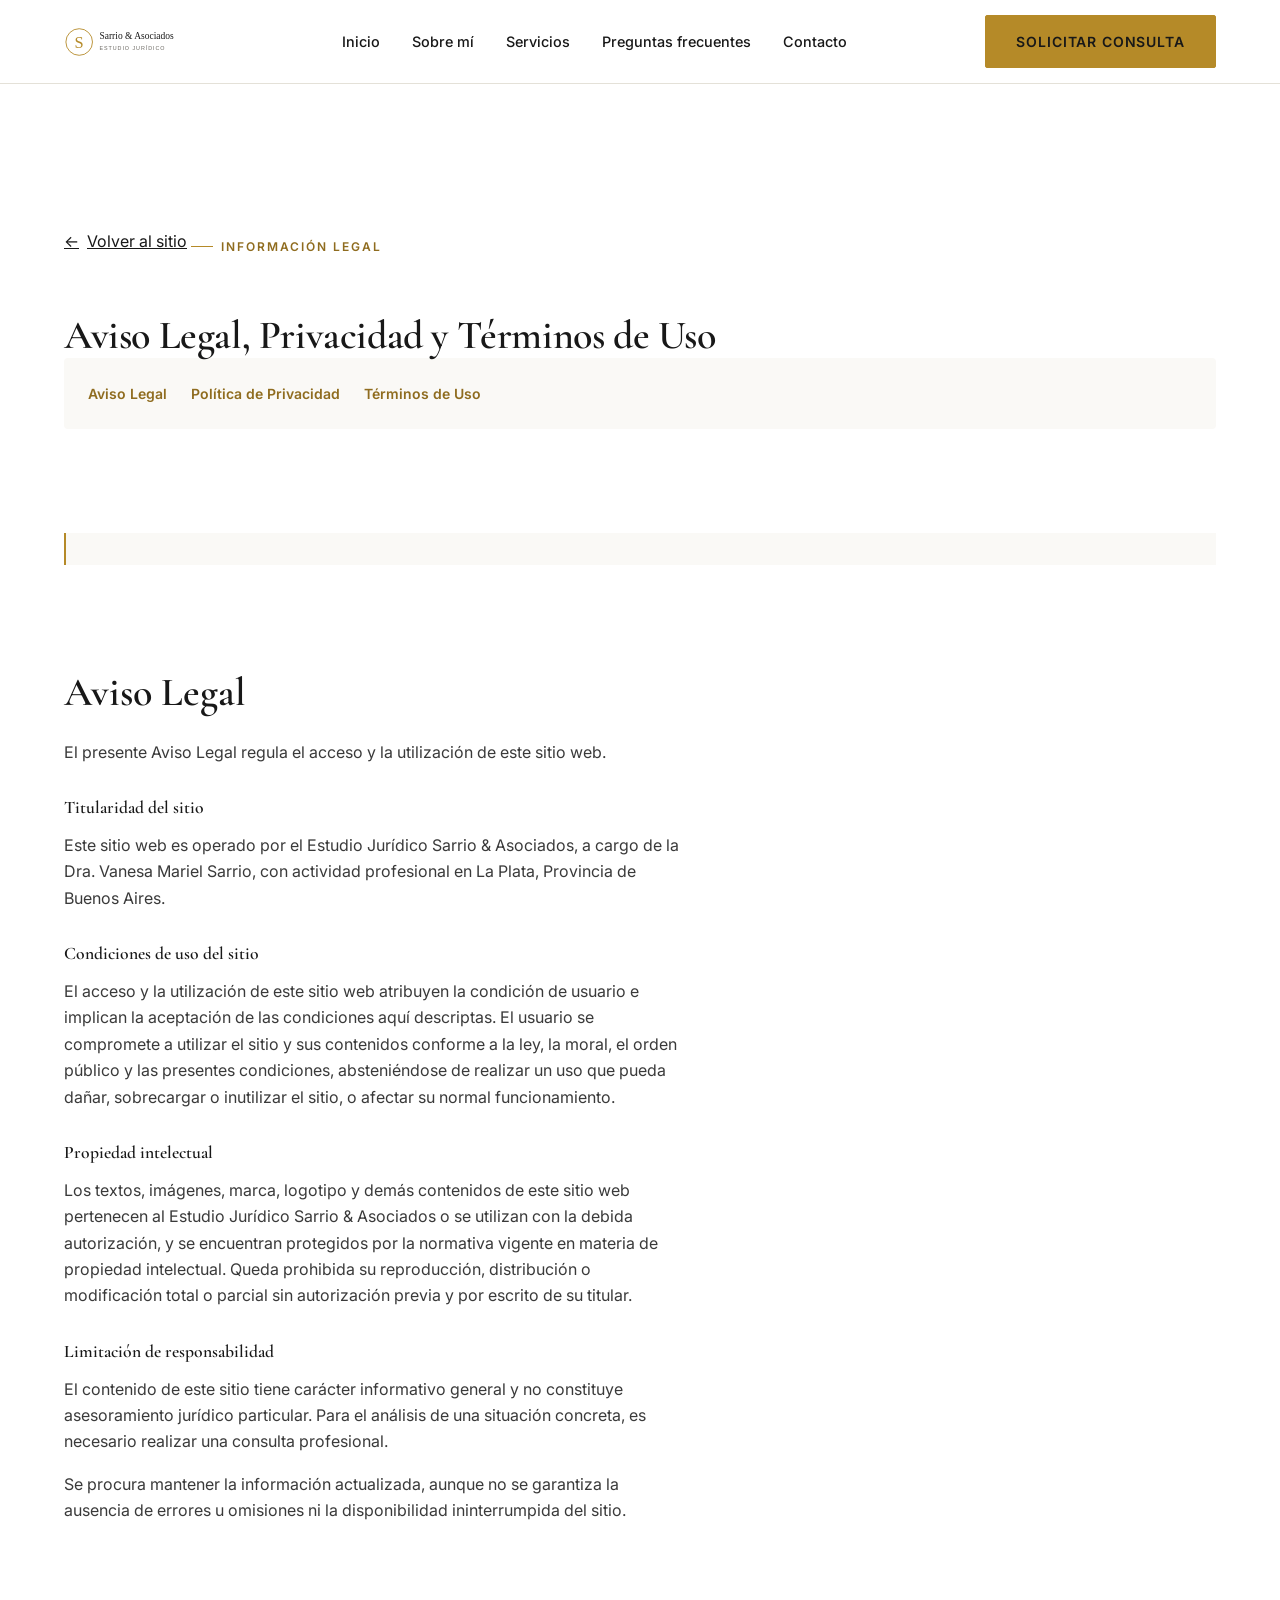
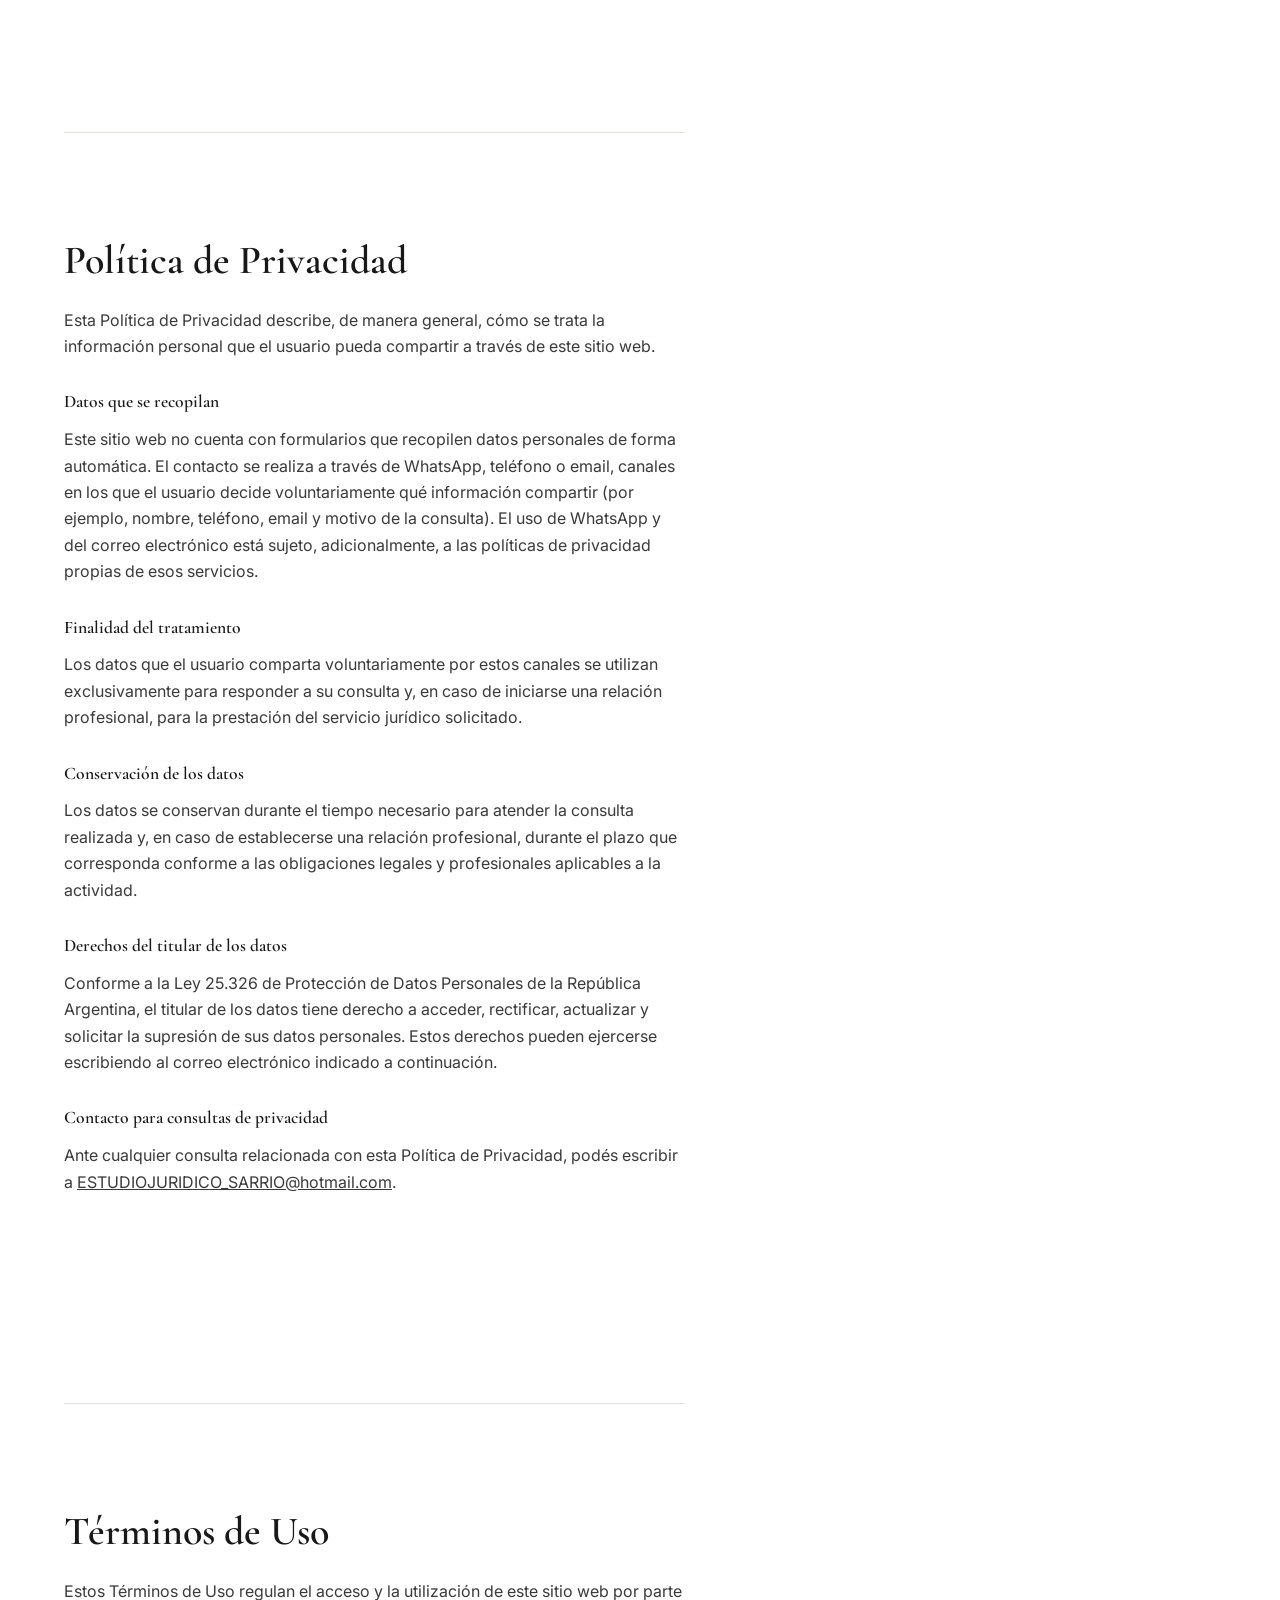
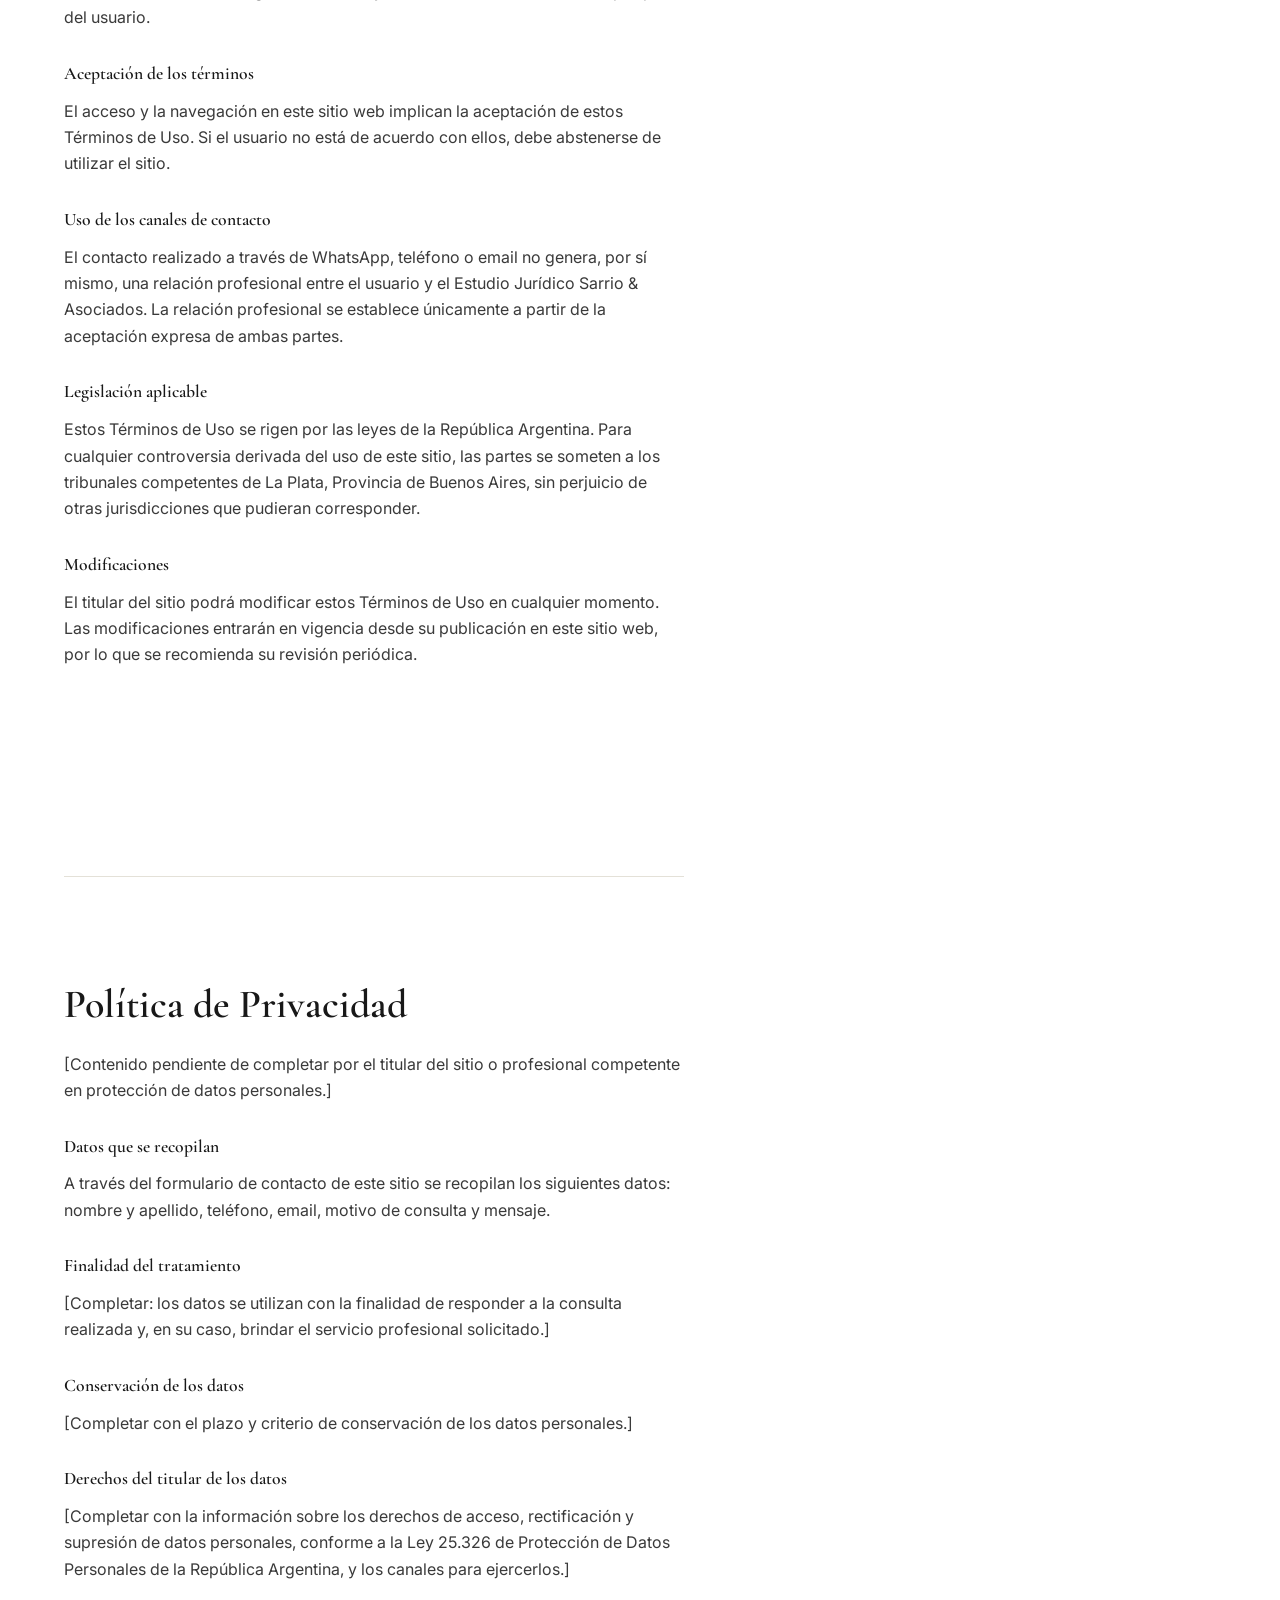
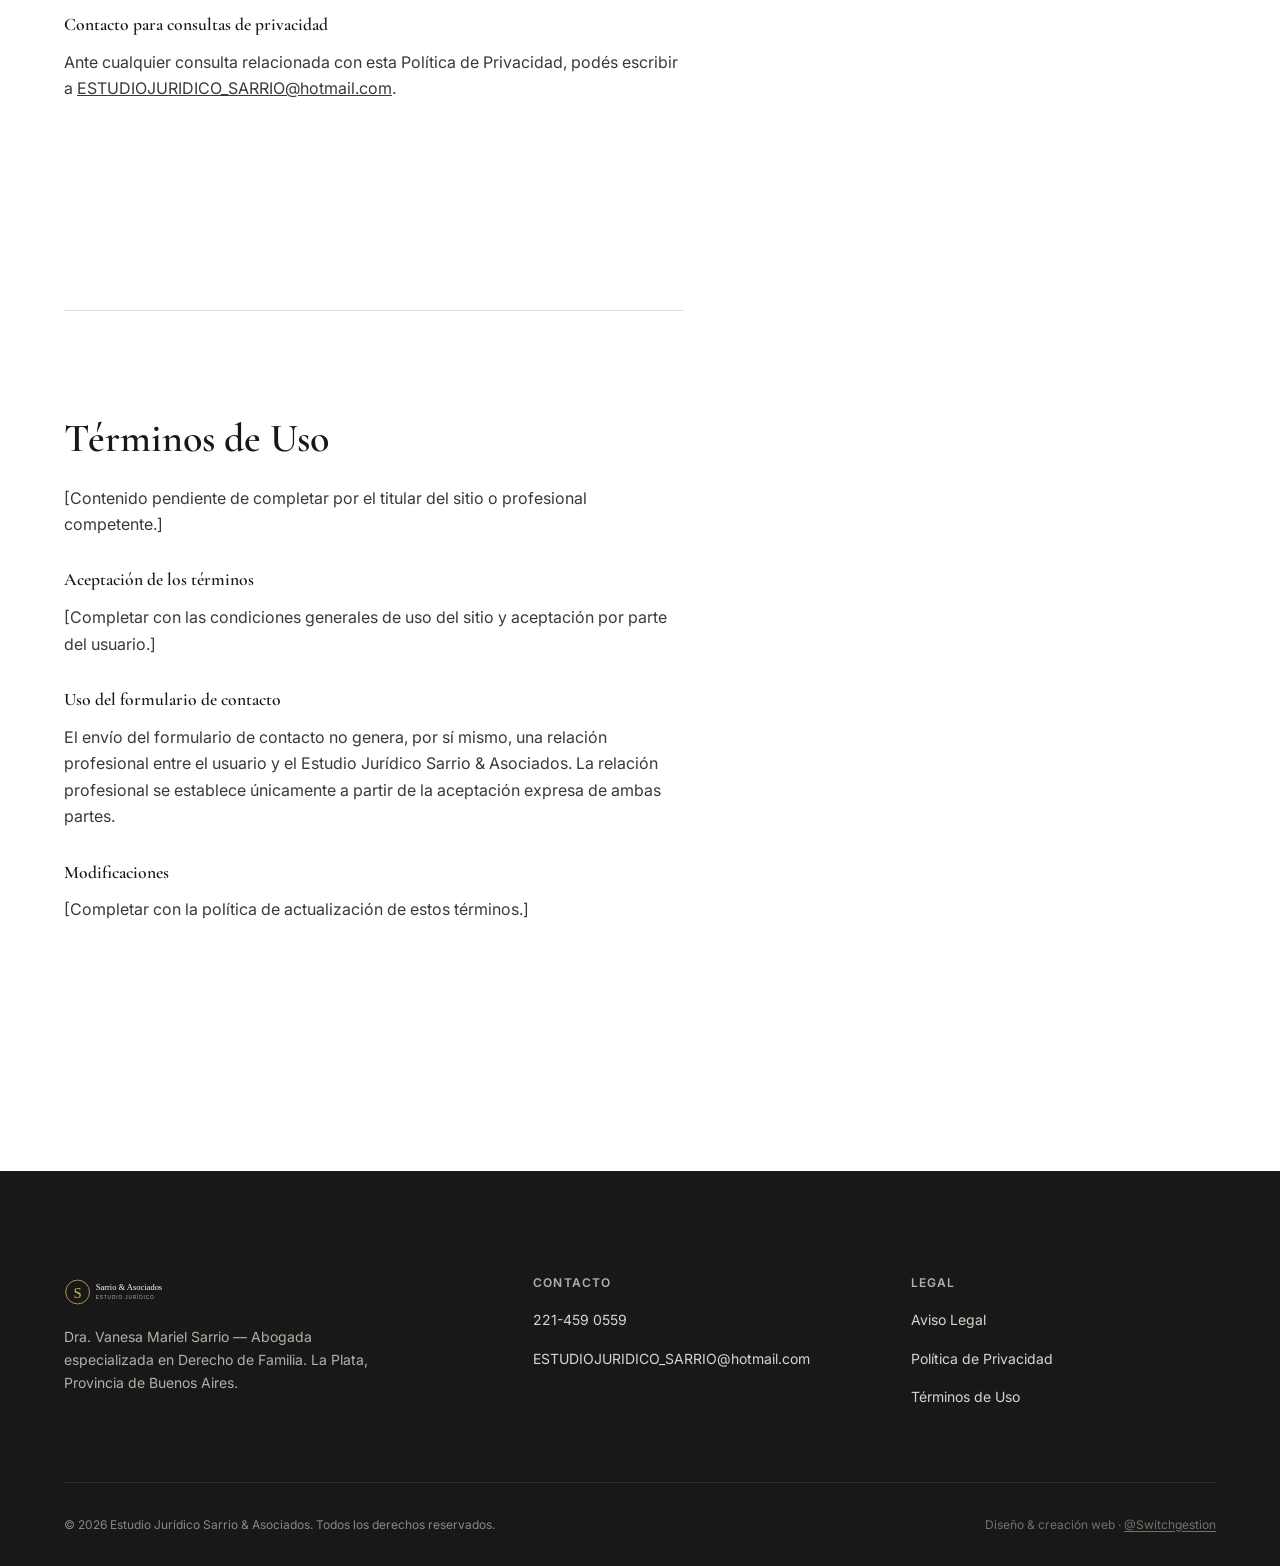
==== commit 11658254: "Revise legal note and add privacy policy sections Updated legal content to include specific terms an" ====
--- a/legal.html
+++ b/legal.html
@@ -567,26 +567,62 @@
       <a href="#terminos">Términos de Uso</a>
     </nav>
 
-    <div class="legal-note">
-      Los contenidos de esta página son de carácter provisorio y deben ser completados o revisados por la Dra. Vanesa Mariel Sarrio o por un profesional competente en la materia, a fin de garantizar su exactitud y su adecuación a la normativa vigente. Este sitio no afirma cumplir con ninguna normativa específica hasta que dicha revisión sea realizada.
+  <div class="legal-note">
     </div>
 
     <section class="legal-section" id="aviso">
       <h2>Aviso Legal</h2>
-      <p>[Contenido pendiente de completar por el titular del sitio o profesional competente.]</p>
+      <p>El presente Aviso Legal regula el acceso y la utilización de este sitio web.</p>
 
       <h3>Titularidad del sitio</h3>
-      <p>Este sitio web es operado por el Estudio Jurídico Sarrio & Asociados, a cargo de la Dra. Vanesa Mariel Sarrio, con actividad profesional en La Plata, Provincia de Buenos Aires.</p>
-      <p>[Completar: datos identificatorios adicionales que el titular considere pertinente incluir, como número de matrícula profesional, colegio de abogados correspondiente, CUIT, domicilio legal, etc.]</p>
+     <p>Este sitio web es operado por el Estudio Jurídico Sarrio & Asociados, a cargo de la Dra. Vanesa Mariel Sarrio, con actividad profesional en La Plata, Provincia de Buenos Aires.</p>
 
       <h3>Condiciones de uso del sitio</h3>
-      <p>[Completar con las condiciones específicas de acceso y uso del sitio que defina el titular.]</p>
+      <p>El acceso y la utilización de este sitio web atribuyen la condición de usuario e implican la aceptación de las condiciones aquí descriptas. El usuario se compromete a utilizar el sitio y sus contenidos conforme a la ley, la moral, el orden público y las presentes condiciones, absteniéndose de realizar un uso que pueda dañar, sobrecargar o inutilizar el sitio, o afectar su normal funcionamiento.</p>
 
       <h3>Propiedad intelectual</h3>
-      <p>[Completar con la información sobre titularidad de marcas, logo, textos, imágenes y demás contenidos del sitio.]</p>
+      <p>Los textos, imágenes, marca, logotipo y demás contenidos de este sitio web pertenecen al Estudio Jurídico Sarrio & Asociados o se utilizan con la debida autorización, y se encuentran protegidos por la normativa vigente en materia de propiedad intelectual. Queda prohibida su reproducción, distribución o modificación total o parcial sin autorización previa y por escrito de su titular.</p>
 
       <h3>Limitación de responsabilidad</h3>
       <p>El contenido de este sitio tiene carácter informativo general y no constituye asesoramiento jurídico particular. Para el análisis de una situación concreta, es necesario realizar una consulta profesional.</p>
+      <p>Se procura mantener la información actualizada, aunque no se garantiza la ausencia de errores u omisiones ni la disponibilidad ininterrumpida del sitio.</p>
+    </section>
+
+    <section class="legal-section" id="privacidad">
+      <h2>Política de Privacidad</h2>
+      <p>Esta Política de Privacidad describe, de manera general, cómo se trata la información personal que el usuario pueda compartir a través de este sitio web.</p>
+
+      <h3>Datos que se recopilan</h3>
+      <p>Este sitio web no cuenta con formularios que recopilen datos personales de forma automática. El contacto se realiza a través de WhatsApp, teléfono o email, canales en los que el usuario decide voluntariamente qué información compartir (por ejemplo, nombre, teléfono, email y motivo de la consulta). El uso de WhatsApp y del correo electrónico está sujeto, adicionalmente, a las políticas de privacidad propias de esos servicios.</p>
+
+      <h3>Finalidad del tratamiento</h3>
+      <p>Los datos que el usuario comparta voluntariamente por estos canales se utilizan exclusivamente para responder a su consulta y, en caso de iniciarse una relación profesional, para la prestación del servicio jurídico solicitado.</p>
+
+      <h3>Conservación de los datos</h3>
+      <p>Los datos se conservan durante el tiempo necesario para atender la consulta realizada y, en caso de establecerse una relación profesional, durante el plazo que corresponda conforme a las obligaciones legales y profesionales aplicables a la actividad.</p>
+
+      <h3>Derechos del titular de los datos</h3>
+      <p>Conforme a la Ley 25.326 de Protección de Datos Personales de la República Argentina, el titular de los datos tiene derecho a acceder, rectificar, actualizar y solicitar la supresión de sus datos personales. Estos derechos pueden ejercerse escribiendo al correo electrónico indicado a continuación.</p>
+
+      <h3>Contacto para consultas de privacidad</h3>
+      <p>Ante cualquier consulta relacionada con esta Política de Privacidad, podés escribir a <a href="mailto:ESTUDIOJURIDICO_SARRIO@hotmail.com">ESTUDIOJURIDICO_SARRIO@hotmail.com</a>.</p>
+    </section>
+
+    <section class="legal-section" id="terminos">
+      <h2>Términos de Uso</h2>
+      <p>Estos Términos de Uso regulan el acceso y la utilización de este sitio web por parte del usuario.</p>
+
+      <h3>Aceptación de los términos</h3>
+      <p>El acceso y la navegación en este sitio web implican la aceptación de estos Términos de Uso. Si el usuario no está de acuerdo con ellos, debe abstenerse de utilizar el sitio.</p>
+
+      <h3>Uso de los canales de contacto</h3>
+      <p>El contacto realizado a través de WhatsApp, teléfono o email no genera, por sí mismo, una relación profesional entre el usuario y el Estudio Jurídico Sarrio & Asociados. La relación profesional se establece únicamente a partir de la aceptación expresa de ambas partes.</p>
+
+      <h3>Legislación aplicable</h3>
+      <p>Estos Términos de Uso se rigen por las leyes de la República Argentina. Para cualquier controversia derivada del uso de este sitio, las partes se someten a los tribunales competentes de La Plata, Provincia de Buenos Aires, sin perjuicio de otras jurisdicciones que pudieran corresponder.</p>
+
+      <h3>Modificaciones</h3>
+      <p>El titular del sitio podrá modificar estos Términos de Uso en cualquier momento. Las modificaciones entrarán en vigencia desde su publicación en este sitio web, por lo que se recomienda su revisión periódica.</p>
     </section>
 
     <section class="legal-section" id="privacidad">
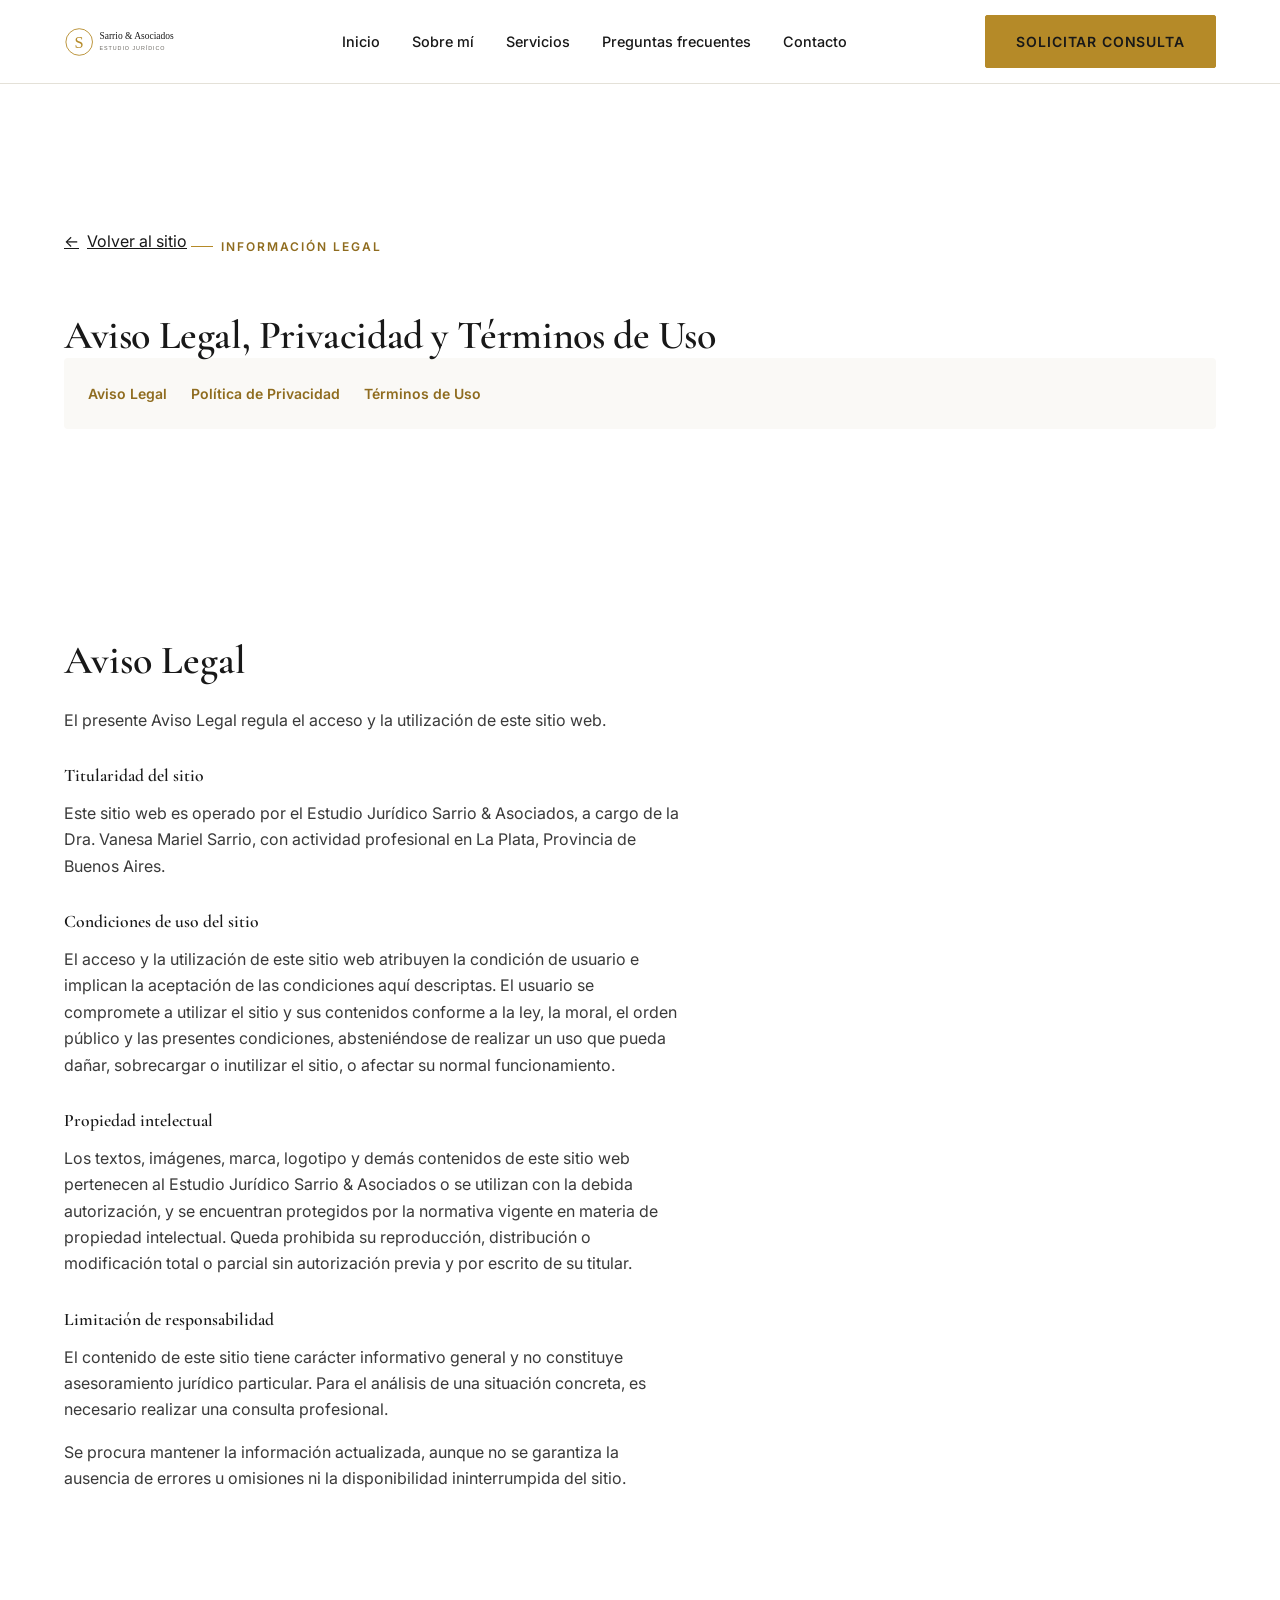
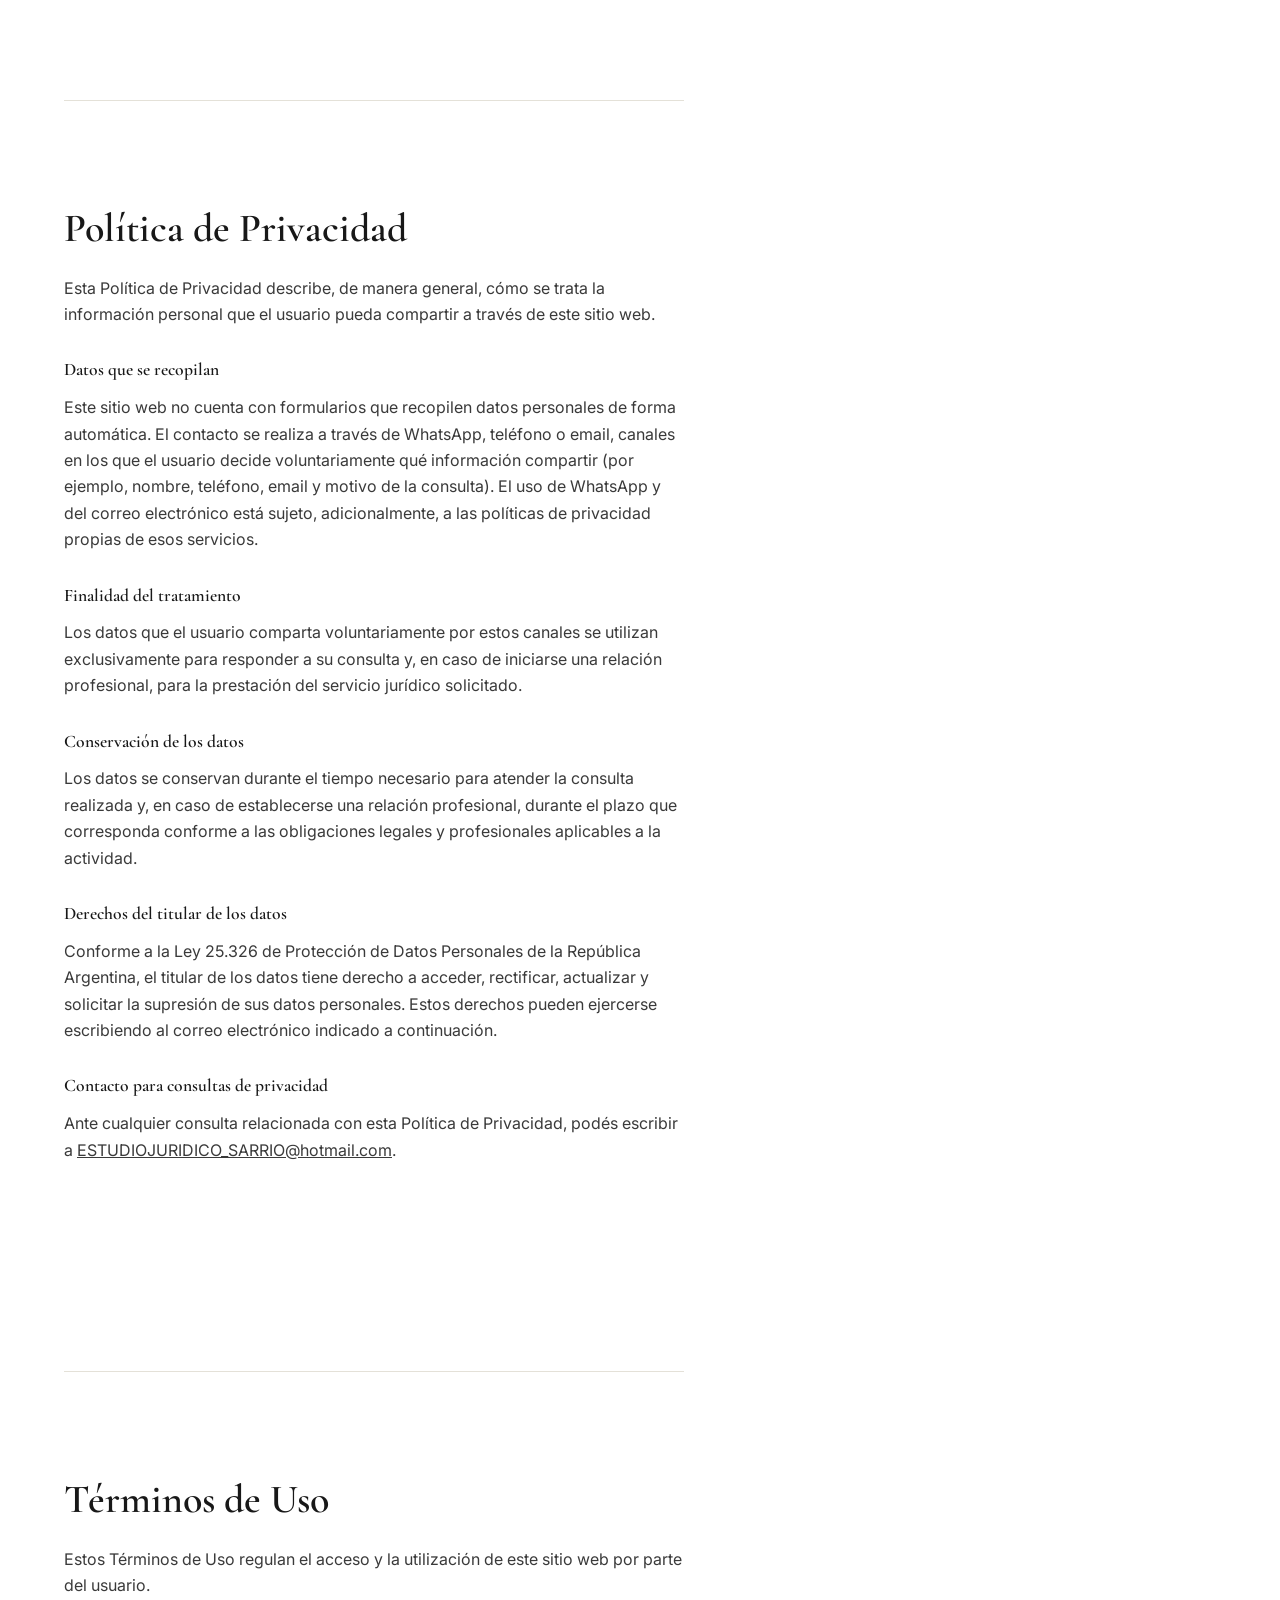
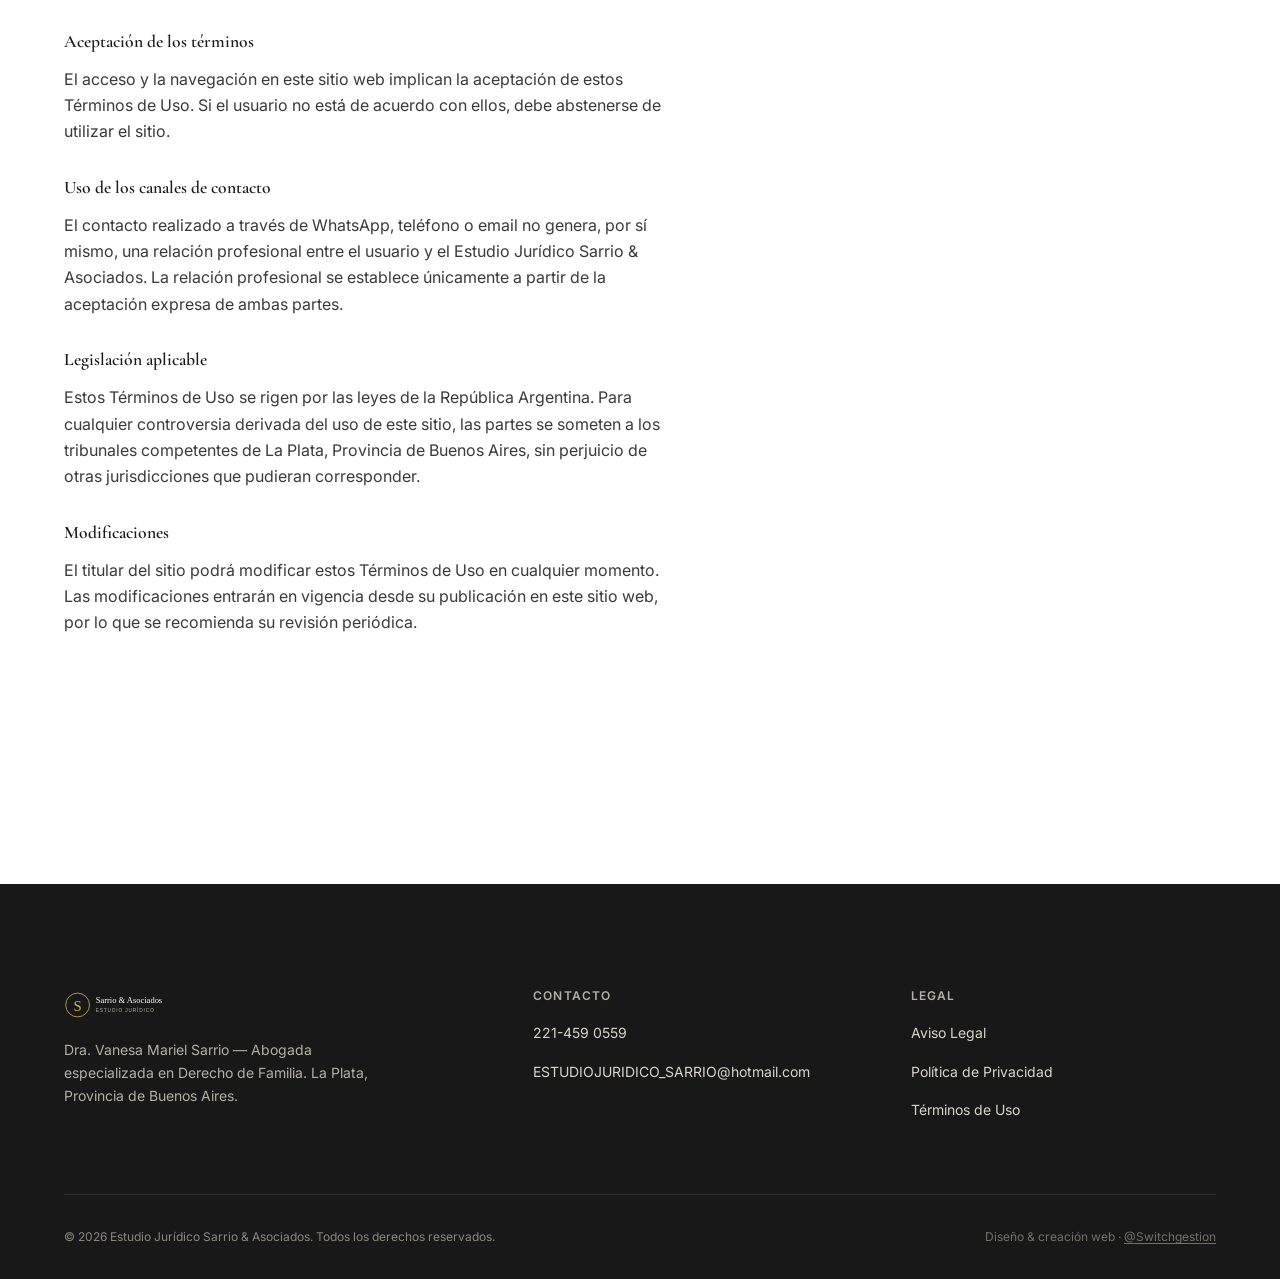
==== commit 32353034: "Clean up legal sections in legal.html Removed unused legal sections and notes from the HTML." ====
--- a/legal.html
+++ b/legal.html
@@ -567,9 +567,6 @@
       <a href="#terminos">Términos de Uso</a>
     </nav>
 
-  <div class="legal-note">
-    </div>
-
     <section class="legal-section" id="aviso">
       <h2>Aviso Legal</h2>
       <p>El presente Aviso Legal regula el acceso y la utilización de este sitio web.</p>
@@ -623,40 +620,6 @@
 
       <h3>Modificaciones</h3>
       <p>El titular del sitio podrá modificar estos Términos de Uso en cualquier momento. Las modificaciones entrarán en vigencia desde su publicación en este sitio web, por lo que se recomienda su revisión periódica.</p>
-    </section>
-
-    <section class="legal-section" id="privacidad">
-      <h2>Política de Privacidad</h2>
-      <p>[Contenido pendiente de completar por el titular del sitio o profesional competente en protección de datos personales.]</p>
-
-      <h3>Datos que se recopilan</h3>
-      <p>A través del formulario de contacto de este sitio se recopilan los siguientes datos: nombre y apellido, teléfono, email, motivo de consulta y mensaje.</p>
-
-      <h3>Finalidad del tratamiento</h3>
-      <p>[Completar: los datos se utilizan con la finalidad de responder a la consulta realizada y, en su caso, brindar el servicio profesional solicitado.]</p>
-
-      <h3>Conservación de los datos</h3>
-      <p>[Completar con el plazo y criterio de conservación de los datos personales.]</p>
-
-      <h3>Derechos del titular de los datos</h3>
-      <p>[Completar con la información sobre los derechos de acceso, rectificación y supresión de datos personales, conforme a la Ley 25.326 de Protección de Datos Personales de la República Argentina, y los canales para ejercerlos.]</p>
-
-      <h3>Contacto para consultas de privacidad</h3>
-      <p>Ante cualquier consulta relacionada con esta Política de Privacidad, podés escribir a <a href="mailto:ESTUDIOJURIDICO_SARRIO@hotmail.com">ESTUDIOJURIDICO_SARRIO@hotmail.com</a>.</p>
-    </section>
-
-    <section class="legal-section" id="terminos">
-      <h2>Términos de Uso</h2>
-      <p>[Contenido pendiente de completar por el titular del sitio o profesional competente.]</p>
-
-      <h3>Aceptación de los términos</h3>
-      <p>[Completar con las condiciones generales de uso del sitio y aceptación por parte del usuario.]</p>
-
-      <h3>Uso del formulario de contacto</h3>
-      <p>El envío del formulario de contacto no genera, por sí mismo, una relación profesional entre el usuario y el Estudio Jurídico Sarrio & Asociados. La relación profesional se establece únicamente a partir de la aceptación expresa de ambas partes.</p>
-
-      <h3>Modificaciones</h3>
-      <p>[Completar con la política de actualización de estos términos.]</p>
     </section>
   </div>
 </main>
@@ -696,7 +659,7 @@
         <div>© 2026 Estudio Jurídico Sarrio & Asociados. Todos los derechos reservados.</div>
       </div>
       <div class="credit">
-        Diseño &amp; creación web · <a href="#" target="_blank" rel="noopener">@Switchgestion</a>
+        Diseño &amp; creación web · <a href="https://www.instagram.com/abogada.sarrio/" target="_blank" rel="noopener">@Switchgestion</a>
       </div>
     </div>
   </div>
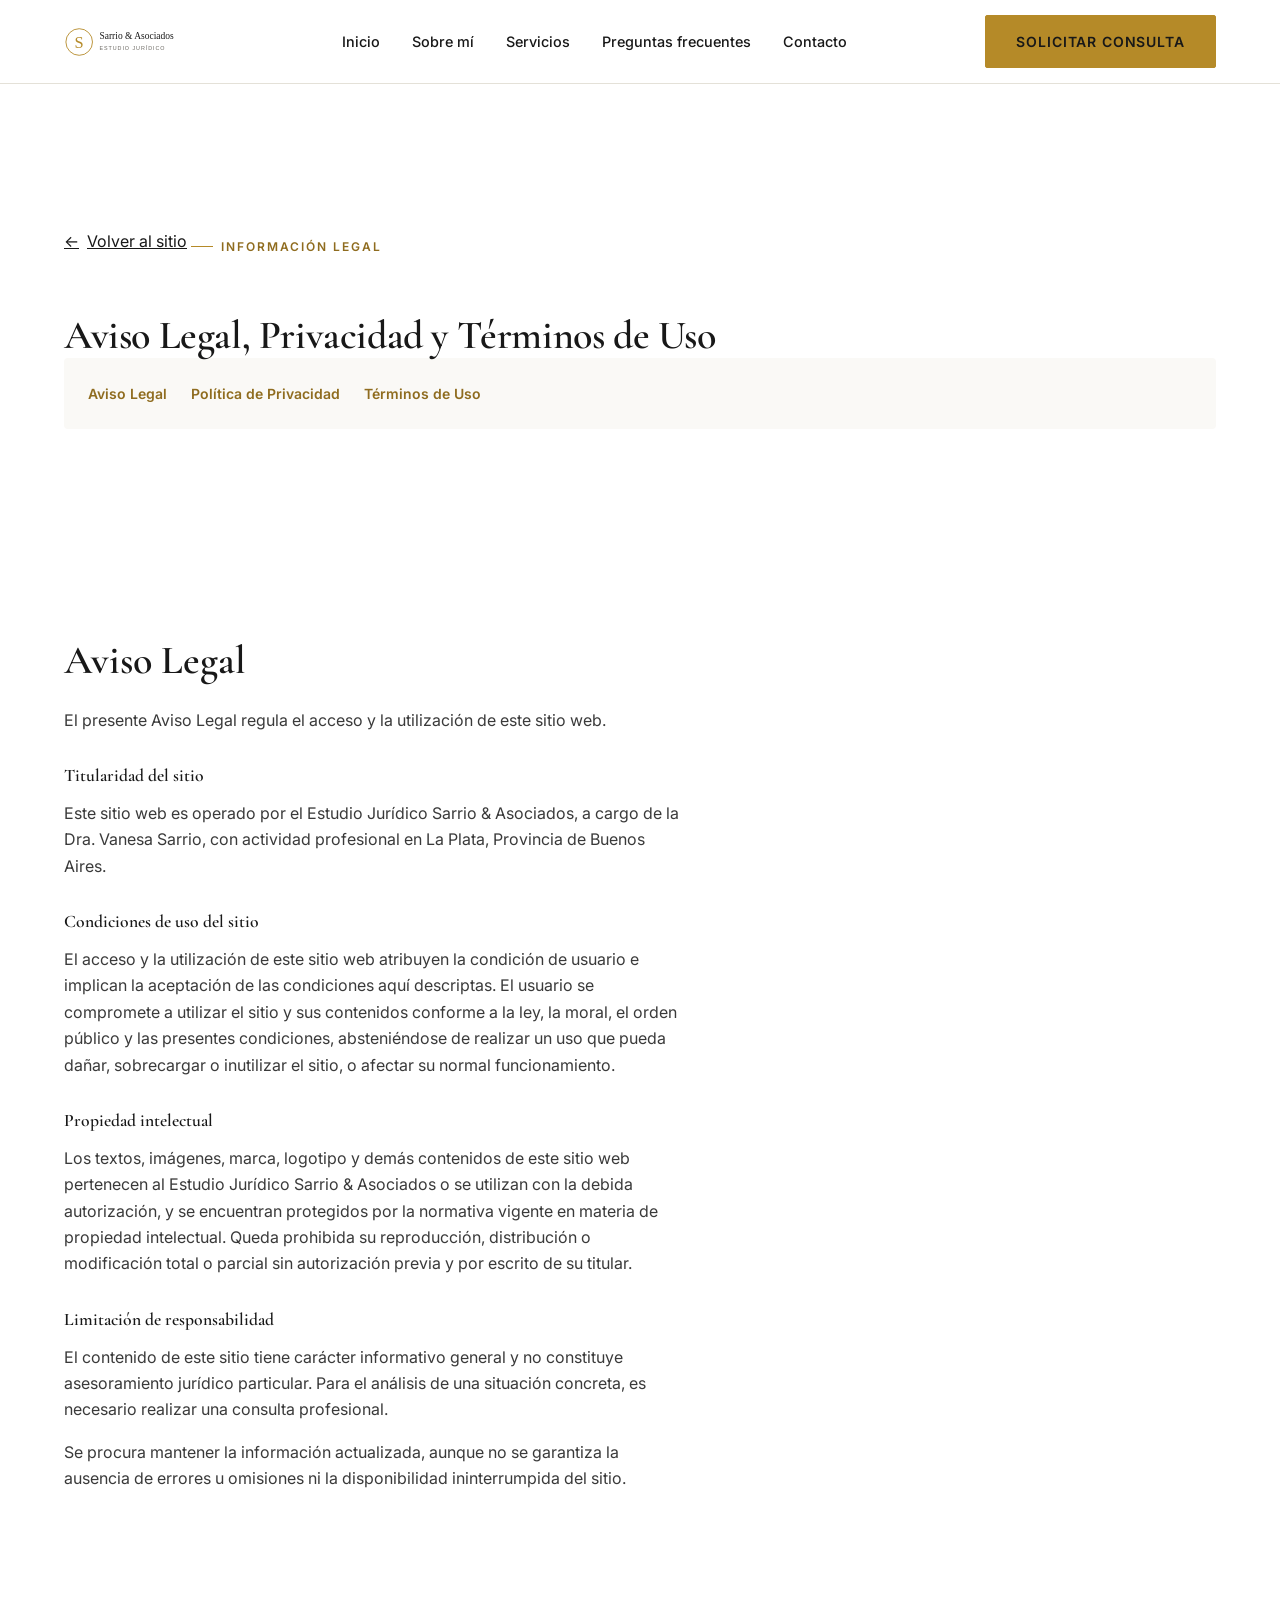
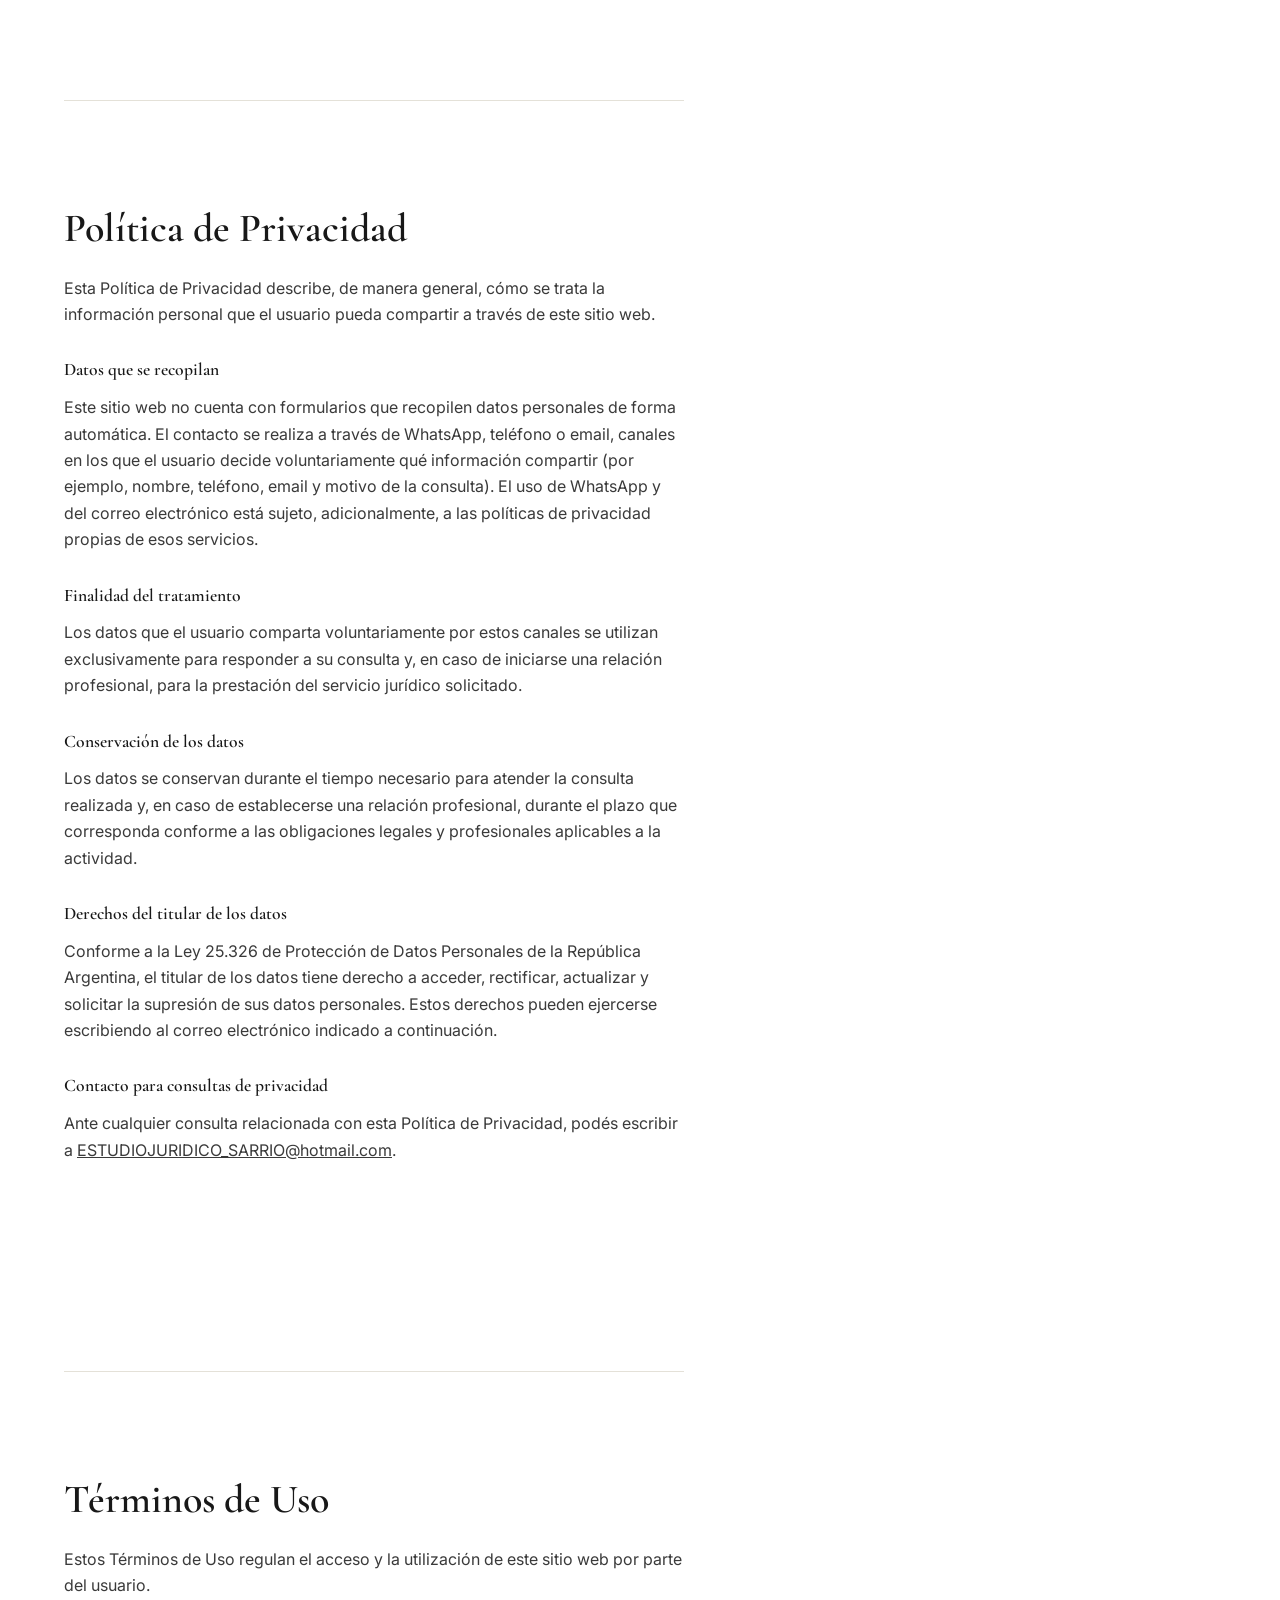
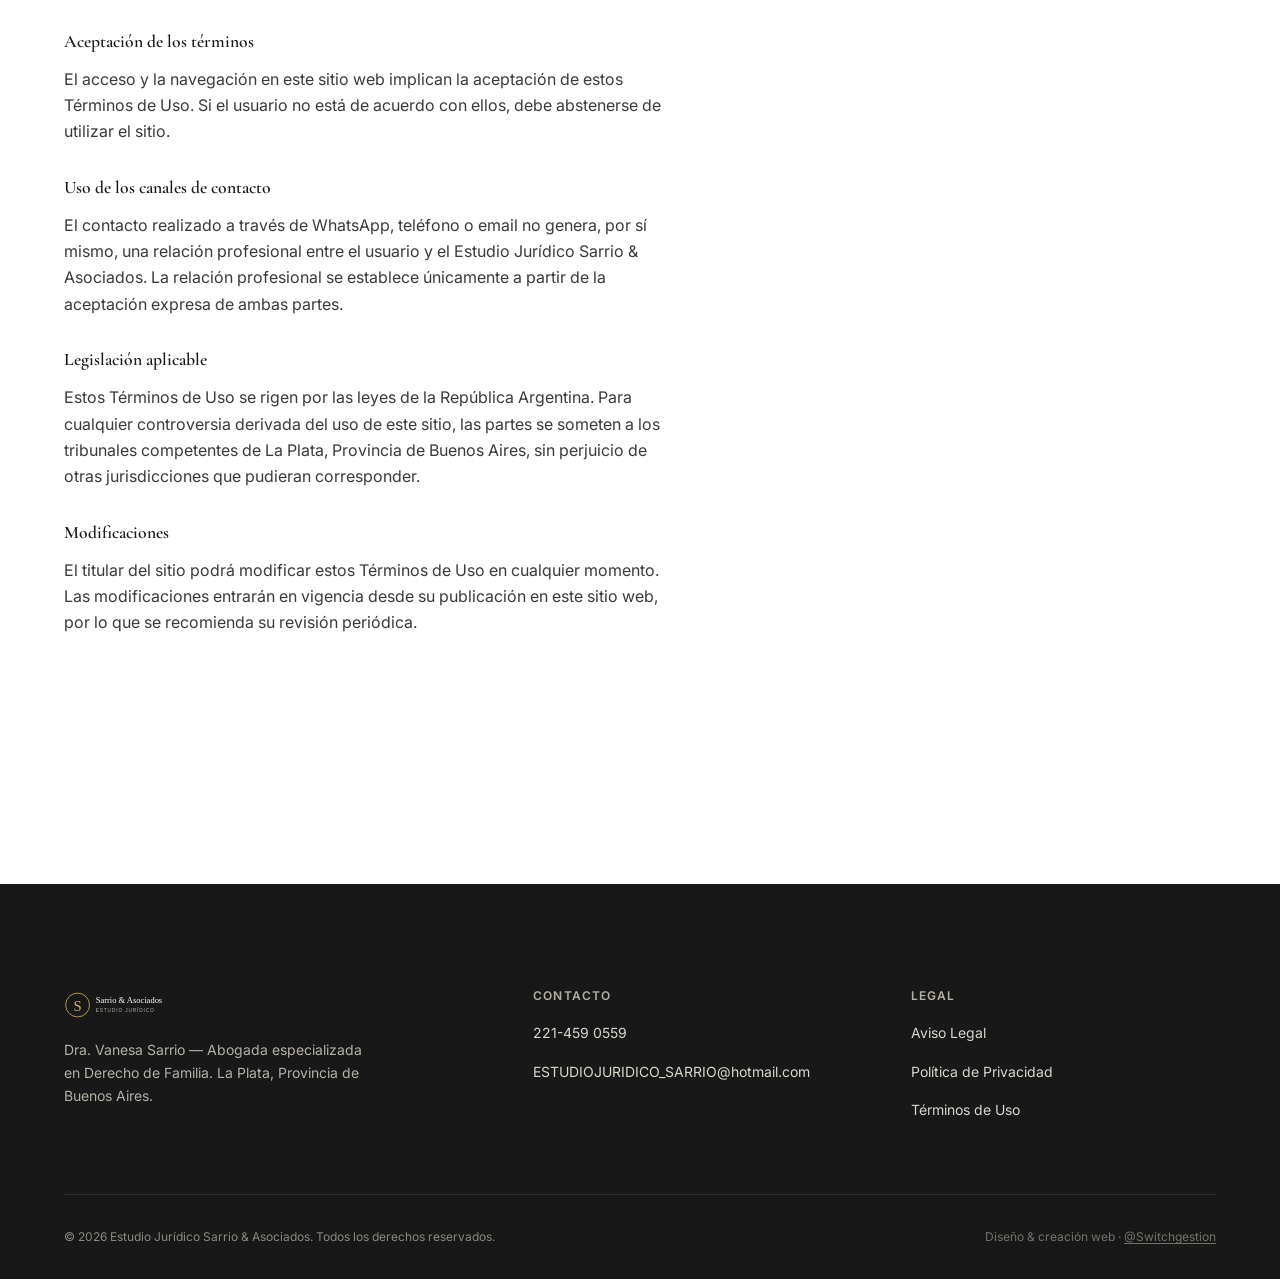
==== commit eb0ee676: "Correct name spelling in legal.html" ====
--- a/legal.html
+++ b/legal.html
@@ -572,7 +572,7 @@
       <p>El presente Aviso Legal regula el acceso y la utilización de este sitio web.</p>
 
       <h3>Titularidad del sitio</h3>
-     <p>Este sitio web es operado por el Estudio Jurídico Sarrio & Asociados, a cargo de la Dra. Vanesa Mariel Sarrio, con actividad profesional en La Plata, Provincia de Buenos Aires.</p>
+     <p>Este sitio web es operado por el Estudio Jurídico Sarrio & Asociados, a cargo de la Dra. Vanesa Sarrio, con actividad profesional en La Plata, Provincia de Buenos Aires.</p>
 
       <h3>Condiciones de uso del sitio</h3>
       <p>El acceso y la utilización de este sitio web atribuyen la condición de usuario e implican la aceptación de las condiciones aquí descriptas. El usuario se compromete a utilizar el sitio y sus contenidos conforme a la ley, la moral, el orden público y las presentes condiciones, absteniéndose de realizar un uso que pueda dañar, sobrecargar o inutilizar el sitio, o afectar su normal funcionamiento.</p>
@@ -636,7 +636,7 @@
   <text x="56" y="42" font-family="Arial, sans-serif" font-size="8.5" letter-spacing="1.5" fill="#b3b0a6">ESTUDIO JURÍDICO</text>
 </svg>
         </div>
-        <p class="footer-desc">Dra. Vanesa Mariel Sarrio — Abogada especializada en Derecho de Familia. La Plata, Provincia de Buenos Aires.</p>
+        <p class="footer-desc">Dra. Vanesa Sarrio — Abogada especializada en Derecho de Familia. La Plata, Provincia de Buenos Aires.</p>
       </div>
       <div class="footer-col">
         <h3>Contacto</h3>
